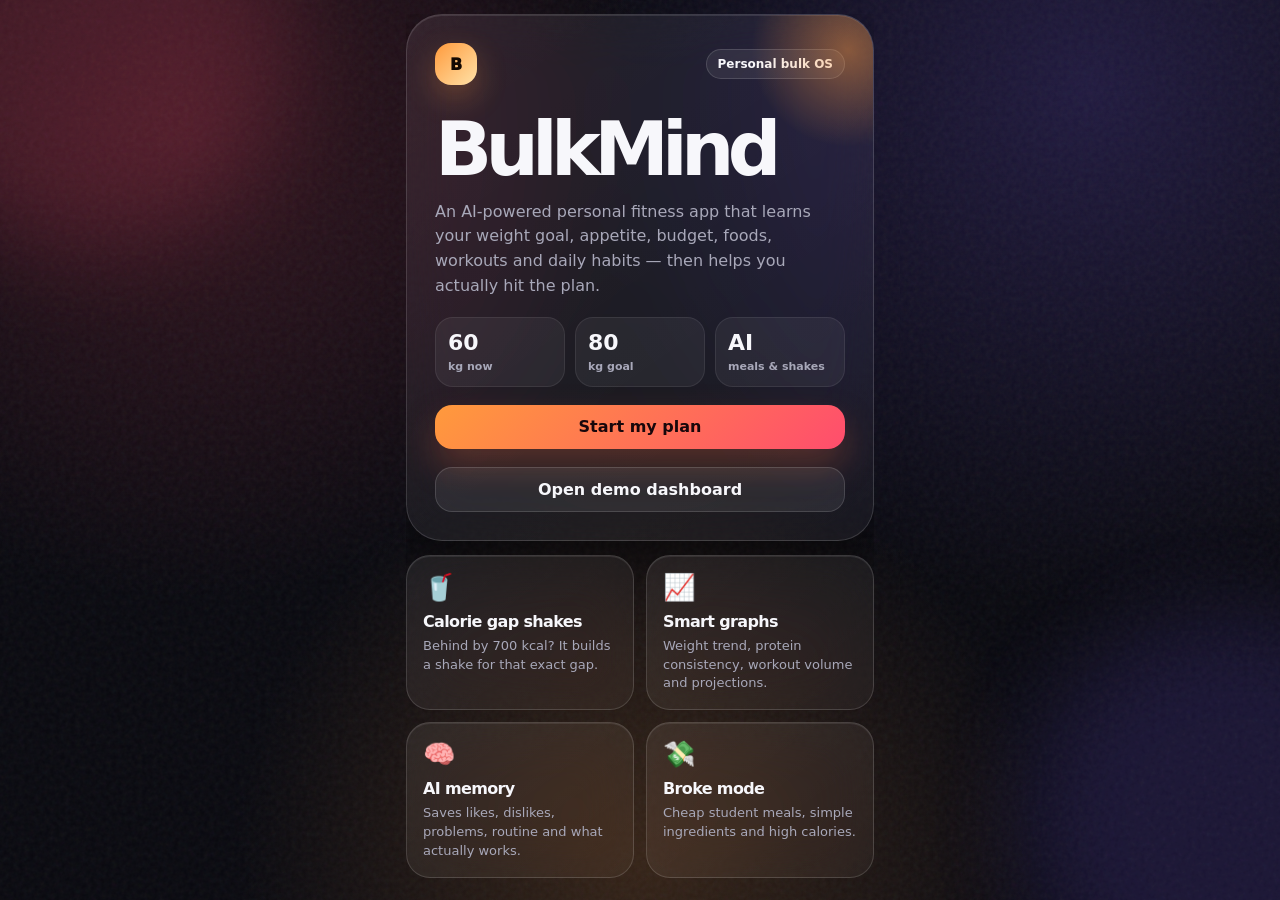
==== index.html @ 47574f7f "Add files via upload" ====
<!DOCTYPE html>
<html lang="en">
<head>
  <meta charset="UTF-8" />
  <meta name="viewport" content="width=device-width, initial-scale=1.0, viewport-fit=cover" />
  <meta name="theme-color" content="#09090f" />
  <meta name="description" content="BulkMind - personal AI bulk, meal, shake and training coach." />
  <meta name="apple-mobile-web-app-capable" content="yes" />
  <meta name="mobile-web-app-capable" content="yes" />
  <meta name="apple-mobile-web-app-title" content="BulkMind" />
  <meta name="apple-mobile-web-app-status-bar-style" content="black-translucent" />
  <meta name="format-detection" content="telephone=no" />
  <link rel="manifest" href="manifest.json" />
  <link rel="apple-touch-icon" href="icon-192.png" />
  <link rel="stylesheet" href="styles.css" />
  <title>BulkMind</title>
</head>
<body>
  <div class="noise"></div>
  <div class="aurora aurora-one"></div>
  <div class="aurora aurora-two"></div>

  <main id="app" class="app-shell">
    <section id="landing" class="landing view active" data-view="landing">
      <div class="hero-card glass elevated">
        <div class="hero-topline">
          <span class="app-mark">B</span>
          <span class="pill">Personal bulk OS</span>
        </div>
        <h1>BulkMind</h1>
        <p class="hero-copy">An AI-powered personal fitness app that learns your weight goal, appetite, budget, foods, workouts and daily habits — then helps you actually hit the plan.</p>
        <div class="hero-metrics">
          <div><strong id="heroCurrent">60</strong><span>kg now</span></div>
          <div><strong id="heroTarget">80</strong><span>kg goal</span></div>
          <div><strong>AI</strong><span>meals & shakes</span></div>
        </div>
        <button class="primary big" id="startBtn">Start my plan</button>
        <button class="ghost big" id="demoBtn">Open demo dashboard</button>
      </div>
      <div class="feature-grid">
        <article class="feature-card glass"><span>🥤</span><h3>Calorie gap shakes</h3><p>Behind by 700 kcal? It builds a shake for that exact gap.</p></article>
        <article class="feature-card glass"><span>📈</span><h3>Smart graphs</h3><p>Weight trend, protein consistency, workout volume and projections.</p></article>
        <article class="feature-card glass"><span>🧠</span><h3>AI memory</h3><p>Saves likes, dislikes, problems, routine and what actually works.</p></article>
        <article class="feature-card glass"><span>💸</span><h3>Broke mode</h3><p>Cheap student meals, simple ingredients and high calories.</p></article>
      </div>
    </section>

    <section id="onboarding" class="view onboarding" data-view="onboarding" aria-live="polite">
      <div class="onboarding-card glass elevated">
        <div class="step-head">
          <button class="icon-btn" id="backStep" aria-label="Back">←</button>
          <div>
            <p class="eyebrow">Setup</p>
            <h2 id="stepTitle">Tell BulkMind who you are</h2>
          </div>
          <span id="stepCount" class="pill">1/6</span>
        </div>
        <div class="progress-track"><div id="setupProgress" class="progress-fill"></div></div>
        <form id="setupForm" class="setup-form"></form>
        <div class="step-actions">
          <button class="ghost" id="skipOnboarding" type="button">Use demo data</button>
          <button class="primary" id="nextStep" type="button">Next</button>
        </div>
      </div>
    </section>

    <section id="mainApp" class="view main-app" data-view="mainApp">
      <header class="topbar glass">
        <div class="brand-wrap">
          <span class="app-mark">B</span>
          <div>
            <p class="eyebrow" id="todayLabel">Today</p>
            <h2 id="greeting">Welcome back</h2>
          </div>
        </div>
        <div class="top-actions">
          <button class="icon-btn" id="installBtn" title="Install app">⬇</button>
          <button class="icon-btn" id="themeBtn" title="Toggle theme">☾</button>
        </div>
      </header>

      <div class="content-scroll">
        <section id="homeView" class="tab-view active"></section>
        <section id="foodView" class="tab-view"></section>
        <section id="trainingView" class="tab-view"></section>
        <section id="progressView" class="tab-view"></section>
        <section id="coachView" class="tab-view"></section>
        <section id="profileView" class="tab-view"></section>
      </div>

      <nav class="bottom-nav glass" aria-label="Main navigation">
        <button data-tab="homeView" class="nav-item active"><span>⌂</span><small>Home</small></button>
        <button data-tab="foodView" class="nav-item"><span>🍽</span><small>Food</small></button>
        <button data-tab="trainingView" class="nav-item"><span>🏋</span><small>Train</small></button>
        <button data-tab="progressView" class="nav-item"><span>📈</span><small>Progress</small></button>
        <button data-tab="coachView" class="nav-item"><span>🧠</span><small>Coach</small></button>
        <button data-tab="profileView" class="nav-item"><span>⚙</span><small>Me</small></button>
      </nav>
    </section>
  </main>

  <dialog id="modal" class="glass modal">
    <button class="icon-btn close-modal" id="closeModal">×</button>
    <div id="modalBody"></div>
  </dialog>

  <div id="toast" class="toast"></div>

  <script src="app.js"></script>
</body>
</html>
---- styles.css ----
:root {
  --bg: #09090f;
  --bg-soft: #11121b;
  --card: rgba(255, 255, 255, 0.08);
  --card-strong: rgba(255, 255, 255, 0.13);
  --stroke: rgba(255, 255, 255, 0.14);
  --stroke-soft: rgba(255, 255, 255, 0.08);
  --text: #f7f7fb;
  --muted: #a8a8b9;
  --muted-2: #727386;
  --accent: #ff9a3c;
  --accent-2: #ff4d6d;
  --accent-3: #7c5cff;
  --good: #4ade80;
  --warn: #facc15;
  --danger: #fb7185;
  --shadow: 0 24px 60px rgba(0, 0, 0, 0.45);
  --radius-xl: 30px;
  --radius-lg: 24px;
  --radius-md: 18px;
  --radius-sm: 14px;
  --safe-bottom: env(safe-area-inset-bottom, 0px);
  font-family: Inter, ui-sans-serif, system-ui, -apple-system, BlinkMacSystemFont, "Segoe UI", sans-serif;
}

body.light {
  --bg: #f7f4ef;
  --bg-soft: #fffaf2;
  --card: rgba(255, 255, 255, 0.75);
  --card-strong: rgba(255, 255, 255, 0.92);
  --stroke: rgba(20, 20, 35, 0.12);
  --stroke-soft: rgba(20, 20, 35, 0.07);
  --text: #11111a;
  --muted: #626476;
  --muted-2: #818394;
  --shadow: 0 24px 60px rgba(60, 44, 18, 0.16);
}

* { box-sizing: border-box; }
html { scroll-behavior: smooth; }
body {
  margin: 0;
  min-height: 100vh;
  color: var(--text);
  background:
    radial-gradient(circle at 15% 15%, rgba(255, 77, 109, 0.18), transparent 35%),
    radial-gradient(circle at 85% 10%, rgba(124, 92, 255, 0.20), transparent 38%),
    radial-gradient(circle at 50% 95%, rgba(255, 154, 60, 0.18), transparent 38%),
    var(--bg);
  overflow: hidden;
}

button, input, select, textarea { font: inherit; }
button { border: 0; cursor: pointer; color: inherit; }
input, select, textarea {
  width: 100%;
  border: 1px solid var(--stroke);
  color: var(--text);
  background: rgba(255,255,255,0.07);
  border-radius: 16px;
  padding: 14px 14px;
  outline: none;
  transition: border .2s ease, background .2s ease, transform .2s ease;
}
body.light input, body.light select, body.light textarea { background: rgba(255,255,255,0.9); }
input:focus, select:focus, textarea:focus { border-color: rgba(255, 154, 60, .8); background: rgba(255,255,255,.11); }
textarea { min-height: 112px; resize: vertical; }
label { display: grid; gap: 8px; color: var(--muted); font-size: 13px; font-weight: 700; letter-spacing: -.01em; }

.noise {
  position: fixed; inset: 0; pointer-events: none; opacity: .19; z-index: 0;
  background-image: url("data:image/svg+xml,%3Csvg viewBox='0 0 250 250' xmlns='http://www.w3.org/2000/svg'%3E%3Cfilter id='n'%3E%3CfeTurbulence type='fractalNoise' baseFrequency='.7' numOctaves='3' stitchTiles='stitch'/%3E%3C/filter%3E%3Crect width='100%25' height='100%25' filter='url(%23n)' opacity='.30'/%3E%3C/svg%3E");
}
.aurora { position: fixed; width: 420px; height: 420px; border-radius: 999px; filter: blur(50px); z-index: 0; opacity: .45; animation: float 12s ease-in-out infinite; }
.aurora-one { background: rgba(255, 77, 109, .34); top: -170px; left: -130px; }
.aurora-two { background: rgba(124, 92, 255, .34); right: -160px; bottom: -130px; animation-delay: -4s; }
@keyframes float { 0%,100% { transform: translate3d(0,0,0) scale(1); } 50% { transform: translate3d(30px, -18px, 0) scale(1.08); } }

.app-shell {
  position: relative;
  z-index: 1;
  width: min(100vw, 500px);
  height: 100dvh;
  margin: 0 auto;
  padding: 16px;
  overflow: hidden;
}

.view { display: none; height: 100%; animation: rise .55s cubic-bezier(.2,.8,.2,1) both; }
.view.active { display: block; }
@keyframes rise { from { opacity: 0; transform: translateY(18px) scale(.985); } to { opacity: 1; transform: translateY(0) scale(1); } }

.glass {
  background: linear-gradient(145deg, var(--card), rgba(255,255,255,0.045));
  border: 1px solid var(--stroke);
  box-shadow: inset 0 1px 0 rgba(255,255,255,.08);
  backdrop-filter: blur(28px) saturate(1.4);
  -webkit-backdrop-filter: blur(28px) saturate(1.4);
}
.elevated { box-shadow: var(--shadow), inset 0 1px 0 rgba(255,255,255,.10); }

.landing { overflow-y: auto; padding-bottom: 20px; }
.hero-card { border-radius: 36px; padding: 28px; min-height: 58%; display: flex; flex-direction: column; justify-content: center; gap: 18px; position: relative; overflow: hidden; }
.hero-card::after, .onboarding-card::after {
  content: ""; position: absolute; width: 210px; height: 210px; border-radius: 50%; right: -80px; top: -70px;
  background: radial-gradient(circle, rgba(255,154,60,.45), transparent 65%); pointer-events: none;
}
.hero-topline, .brand-wrap, .top-actions, .step-head, .metric-row, .card-head, .meal-row, .quick-actions, .macro-row, .switch-row { display: flex; align-items: center; }
.hero-topline { justify-content: space-between; gap: 12px; }
.app-mark { width: 42px; height: 42px; display: grid; place-items: center; border-radius: 16px; color: #140902; background: linear-gradient(135deg, var(--accent), #ffe2a8); font-weight: 950; box-shadow: 0 12px 30px rgba(255,154,60,.28); }
.pill { display: inline-flex; align-items: center; gap: 6px; border: 1px solid var(--stroke); color: var(--text); background: rgba(255,255,255,.07); border-radius: 999px; padding: 7px 11px; font-size: 12px; font-weight: 850; }
.hero-card h1 { font-size: clamp(50px, 14vw, 75px); letter-spacing: -.09em; margin: 14px 0 0; line-height: .86; }
.hero-copy { color: var(--muted); font-size: 16px; line-height: 1.55; margin: 0; }
.hero-metrics { display: grid; grid-template-columns: repeat(3, 1fr); gap: 10px; }
.hero-metrics div { border: 1px solid var(--stroke-soft); background: rgba(255,255,255,.055); padding: 12px; border-radius: 18px; }
.hero-metrics strong { display: block; font-size: 22px; }
.hero-metrics span { color: var(--muted); font-size: 11px; font-weight: 700; }

.primary, .ghost, .danger-btn {
  min-height: 48px; padding: 12px 16px; border-radius: 17px; font-weight: 900; transition: transform .18s ease, filter .18s ease, background .18s ease;
}
.primary { background: linear-gradient(135deg, var(--accent), var(--accent-2)); color: #18070b; box-shadow: 0 16px 35px rgba(255, 110, 63, .27); }
.ghost { background: rgba(255,255,255,.075); border: 1px solid var(--stroke); color: var(--text); }
.danger-btn { background: rgba(251,113,133,.14); color: var(--danger); border: 1px solid rgba(251,113,133,.28); }
.big { width: 100%; min-height: 56px; font-size: 16px; }
.primary:hover, .ghost:hover, .icon-btn:hover, .danger-btn:hover { transform: translateY(-2px); }
.primary:active, .ghost:active, .icon-btn:active, .danger-btn:active { transform: translateY(1px) scale(.99); }

.feature-grid { display: grid; grid-template-columns: 1fr 1fr; gap: 12px; margin-top: 14px; padding-bottom: 8px; }
.feature-card { border-radius: 24px; padding: 16px; min-height: 150px; }
.feature-card span { font-size: 26px; }
.feature-card h3 { margin: 10px 0 6px; font-size: 16px; letter-spacing: -.04em; }
.feature-card p { margin: 0; color: var(--muted); font-size: 13px; line-height: 1.45; }

.onboarding { display: none; place-items: center; }
.onboarding.active { display: grid; }
.onboarding-card { width: 100%; border-radius: 34px; padding: 18px; position: relative; overflow: hidden; }
.step-head { justify-content: space-between; gap: 12px; position: relative; z-index: 1; }
.step-head h2 { margin: 3px 0 0; font-size: 21px; letter-spacing: -.04em; }
.eyebrow { margin: 0; color: var(--accent); font-size: 11px; font-weight: 1000; text-transform: uppercase; letter-spacing: .14em; }
.icon-btn { width: 42px; height: 42px; display: grid; place-items: center; border-radius: 15px; background: rgba(255,255,255,.08); border: 1px solid var(--stroke); font-weight: 900; }
.progress-track { height: 10px; background: rgba(255,255,255,.08); border-radius: 999px; overflow: hidden; margin: 18px 0; }
.progress-fill { height: 100%; width: 16%; background: linear-gradient(90deg, var(--accent), var(--accent-2), var(--accent-3)); border-radius: inherit; transition: width .35s ease; }
.setup-form { display: grid; gap: 12px; min-height: 430px; align-content: start; position: relative; z-index: 1; }
.form-grid { display: grid; grid-template-columns: 1fr 1fr; gap: 12px; }
.full { grid-column: 1 / -1; }
.choice-grid { display: grid; grid-template-columns: repeat(2, minmax(0, 1fr)); gap: 10px; }
.choice { padding: 14px 12px; border-radius: 18px; border: 1px solid var(--stroke); background: rgba(255,255,255,.07); text-align: left; font-weight: 850; min-height: 66px; transition: .18s ease; }
.choice small { display: block; color: var(--muted); font-weight: 700; margin-top: 5px; }
.choice.selected { border-color: rgba(255,154,60,.8); background: rgba(255,154,60,.16); box-shadow: 0 0 0 4px rgba(255,154,60,.08); }
.step-actions { display: grid; grid-template-columns: 1fr 1fr; gap: 10px; }

.main-app { display: none; grid-template-rows: auto 1fr auto; gap: 12px; }
.main-app.active { display: grid; }
.topbar { border-radius: 26px; padding: 12px; display: flex; justify-content: space-between; align-items: center; }
.brand-wrap { gap: 12px; min-width: 0; }
#greeting { margin: 2px 0 0; font-size: 19px; letter-spacing: -.04em; white-space: nowrap; overflow: hidden; text-overflow: ellipsis; }
.top-actions { gap: 8px; }
.content-scroll { overflow-y: auto; padding: 2px 0 98px; scrollbar-width: none; }
.content-scroll::-webkit-scrollbar, .landing::-webkit-scrollbar { display: none; }
.tab-view { display: none; animation: rise .42s cubic-bezier(.2,.8,.2,1) both; }
.tab-view.active { display: grid; gap: 12px; }
.bottom-nav { position: absolute; left: 16px; right: 16px; bottom: calc(16px + var(--safe-bottom)); border-radius: 27px; padding: 8px; display: grid; grid-template-columns: repeat(6, 1fr); gap: 4px; }
.nav-item { height: 58px; display: grid; place-items: center; gap: 2px; border-radius: 20px; background: transparent; color: var(--muted); transition: .2s ease; }
.nav-item span { font-size: 18px; }
.nav-item small { font-size: 10px; font-weight: 900; }
.nav-item.active { color: var(--text); background: rgba(255,255,255,.105); }

.card { border-radius: var(--radius-lg); padding: 16px; overflow: hidden; }
.card.glow { position: relative; }
.card.glow::before { content: ""; position: absolute; inset: -1px; pointer-events: none; background: radial-gradient(circle at 10% 0%, rgba(255,154,60,.24), transparent 35%); }
.card > * { position: relative; z-index: 1; }
.card-head { justify-content: space-between; gap: 10px; margin-bottom: 12px; }
.card h3 { margin: 0; font-size: 17px; letter-spacing: -.04em; }
.card p { color: var(--muted); line-height: 1.5; }
.metric-grid { display: grid; grid-template-columns: 1.15fr .85fr; gap: 12px; }
.big-ring { position: relative; min-height: 205px; display: grid; place-items: center; }
.ring-bg { --p: 64; width: 162px; height: 162px; border-radius: 50%; background: conic-gradient(var(--accent) calc(var(--p) * 1%), rgba(255,255,255,.09) 0); display: grid; place-items: center; box-shadow: inset 0 0 35px rgba(0,0,0,.22); }
.ring-inner { width: 126px; height: 126px; border-radius: 50%; background: rgba(0,0,0,.35); border: 1px solid var(--stroke); display: grid; place-items: center; text-align: center; }
body.light .ring-inner { background: rgba(255,255,255,.75); }
.ring-inner strong { display: block; font-size: 31px; letter-spacing: -.06em; }
.ring-inner span { color: var(--muted); font-size: 12px; font-weight: 800; }
.side-metrics { display: grid; gap: 10px; }
.mini-stat { border: 1px solid var(--stroke-soft); background: rgba(255,255,255,.055); border-radius: 20px; padding: 13px; }
.mini-stat strong { display: block; font-size: 19px; margin-bottom: 3px; }
.mini-stat span { color: var(--muted); font-size: 12px; font-weight: 800; }

.quick-actions { display: grid; grid-template-columns: repeat(2, 1fr); gap: 10px; align-items: stretch; }
.action-card { min-height: 92px; border-radius: 22px; padding: 14px; text-align: left; border: 1px solid var(--stroke); background: rgba(255,255,255,.07); transition: transform .2s ease, background .2s ease; }
.action-card:hover { transform: translateY(-3px); background: rgba(255,255,255,.11); }
.action-card span { font-size: 22px; }
.action-card strong { display: block; margin-top: 8px; }
.action-card small { display: block; color: var(--muted); margin-top: 4px; line-height: 1.3; }

.macro-list, .list { display: grid; gap: 10px; }
.macro-row { justify-content: space-between; gap: 12px; }
.macro-label { display: flex; align-items: center; gap: 8px; font-weight: 850; }
.dot { width: 10px; height: 10px; border-radius: 999px; background: var(--accent); }
.dot.protein { background: #69e3ff; }
.dot.carbs { background: #a78bfa; }
.dot.fat { background: #f472b6; }
.track { height: 9px; background: rgba(255,255,255,.08); border-radius: 999px; overflow: hidden; flex: 1; }
.track > div { height: 100%; border-radius: inherit; background: linear-gradient(90deg, var(--accent), var(--accent-2)); width: 0; transition: width .45s ease; }

.input-row { display: grid; grid-template-columns: 1fr 1fr auto; gap: 10px; align-items: end; }
.stack { display: grid; gap: 12px; }
.three { display: grid; grid-template-columns: repeat(3, 1fr); gap: 10px; }
.two { display: grid; grid-template-columns: repeat(2, 1fr); gap: 10px; }

.meal-card, .workout-card, .coach-bubble, .check-card { border: 1px solid var(--stroke-soft); background: rgba(255,255,255,.055); border-radius: 20px; padding: 13px; }
.meal-row { justify-content: space-between; gap: 10px; }
.meal-row h4 { margin: 0; font-size: 15px; }
.meal-row small, .subtle { color: var(--muted); font-size: 12px; font-weight: 750; }
.tags { display: flex; flex-wrap: wrap; gap: 6px; margin-top: 10px; }
.tag { border-radius: 999px; padding: 5px 8px; color: var(--muted); border: 1px solid var(--stroke-soft); background: rgba(255,255,255,.045); font-size: 11px; font-weight: 850; }

.chart-card canvas { width: 100%; height: 210px; display: block; }
.chart-card { min-height: 270px; }

.coach-controls { display: grid; grid-template-columns: 1fr 1fr; gap: 10px; }
.chat-window { display: grid; gap: 10px; max-height: 360px; overflow-y: auto; padding-right: 2px; }
.coach-bubble { max-width: 88%; line-height: 1.48; animation: pop .25s ease both; }
@keyframes pop { from { opacity:0; transform: translateY(8px) scale(.98); } to { opacity:1; transform:none; } }
.coach-bubble.user { margin-left: auto; background: rgba(255,154,60,.14); border-color: rgba(255,154,60,.25); }
.coach-bubble.ai { margin-right: auto; }
.coach-bubble pre { white-space: pre-wrap; font-family: inherit; margin: 0; }
.chat-input { display: grid; grid-template-columns: 1fr auto; gap: 10px; align-items: end; }

.modal { width: min(calc(100vw - 26px), 480px); max-height: 86dvh; color: var(--text); border-radius: 28px; padding: 18px; border: 1px solid var(--stroke); overflow: auto; }
.modal::backdrop { background: rgba(0,0,0,.52); backdrop-filter: blur(8px); }
.close-modal { float: right; }
.toast { position: fixed; left: 50%; bottom: calc(105px + var(--safe-bottom)); transform: translateX(-50%) translateY(20px); z-index: 20; max-width: min(92vw, 460px); padding: 12px 15px; border-radius: 999px; background: rgba(12,13,22,.88); border: 1px solid rgba(255,255,255,.14); color: white; box-shadow: var(--shadow); opacity: 0; pointer-events: none; transition: .25s ease; font-weight: 850; }
.toast.show { opacity: 1; transform: translateX(-50%) translateY(0); }

.switch-row { justify-content: space-between; gap: 12px; border: 1px solid var(--stroke-soft); padding: 12px; border-radius: 18px; background: rgba(255,255,255,.05); }
.code { font-family: ui-monospace, SFMono-Regular, Menlo, Consolas, monospace; color: var(--accent); }
.empty { text-align: center; padding: 24px; color: var(--muted); }

@media (max-width: 380px) {
  .app-shell { padding: 10px; }
  .bottom-nav { left: 10px; right: 10px; bottom: calc(10px + var(--safe-bottom)); }
  .feature-grid, .quick-actions, .form-grid, .choice-grid, .metric-grid, .coach-controls, .two, .three { grid-template-columns: 1fr; }
  .setup-form { min-height: 360px; }
  .nav-item small { display: none; }
  .bottom-nav { grid-template-columns: repeat(6, 1fr); }
}

/* BulkMind v2 generator polish */
.generated-list { display: grid; gap: 12px; margin-top: 14px; }
.generated-food { border-radius: 24px; padding: 14px; border: 1px solid var(--stroke); background: rgba(255,255,255,.065); animation: rise .35s cubic-bezier(.2,.8,.2,1) both; }
.generated-food h4 { margin: 0 0 5px; font-size: 17px; letter-spacing: -.04em; }
.generated-food p { margin: 9px 0; color: var(--muted); }
.generated-food details { margin: 10px 0; padding: 10px; border-radius: 16px; background: rgba(255,255,255,.055); border: 1px solid var(--stroke-soft); }
.generated-food summary { cursor: pointer; font-weight: 900; }
.generated-food ul { padding-left: 18px; color: var(--muted); line-height: 1.6; }
.generated-food li small { color: var(--accent); font-weight: 900; }
.ai-loader { display:flex; gap:9px; align-items:center; justify-content:center; min-height:90px; }
.ai-loader span { width:13px; height:13px; border-radius:99px; background:linear-gradient(135deg,var(--accent),var(--accent-2)); animation:bounceDot .8s infinite alternate; }
.ai-loader span:nth-child(2){ animation-delay:.15s; }
.ai-loader span:nth-child(3){ animation-delay:.3s; }
@keyframes bounceDot { from{ transform:translateY(0); opacity:.45; } to{ transform:translateY(-13px); opacity:1; } }
.modal h2 { margin-top: 0; letter-spacing: -.05em; }
.modal .big { margin-top: 12px; }
.mode-btn.selected { border-color: rgba(255,154,60,.85); background: rgba(255,154,60,.16); }
.tags { display:flex; flex-wrap:wrap; gap:6px; margin:10px 0; }
.tag { display:inline-flex; align-items:center; border-radius:999px; padding:5px 8px; background:rgba(255,255,255,.07); border:1px solid var(--stroke-soft); color:var(--muted); font-size:11px; font-weight:850; }

/* BulkMind v3 iPhone polish */
:root { --safe-top: env(safe-area-inset-top, 0px); }
html, body { height: 100%; overscroll-behavior: none; -webkit-text-size-adjust: 100%; }
body { touch-action: manipulation; -webkit-tap-highlight-color: transparent; }
button, input, select, textarea { font-size: 16px; }
button, .action-card, .nav-item, .primary, .ghost, .icon-btn { min-height: 44px; -webkit-tap-highlight-color: transparent; }
.app-shell { padding-top: max(14px, calc(12px + var(--safe-top))); }
.topbar { padding-top: max(12px, calc(10px + var(--safe-top) * .25)); }
.content-scroll { -webkit-overflow-scrolling: touch; padding-bottom: calc(118px + var(--safe-bottom)); }
.bottom-nav { padding-bottom: max(8px, calc(8px + var(--safe-bottom) * .35)); }
.modal { max-height: calc(100dvh - 28px - var(--safe-top) - var(--safe-bottom)); -webkit-overflow-scrolling: touch; }
.generated-actions { display: grid; grid-template-columns: 1fr 1fr; gap: 8px; margin-top: 10px; }
.generated-actions .ask-generated { grid-column: 1 / -1; }
.food-question-card { display: grid; gap: 12px; }
.prompt-chip-row { display: flex; flex-wrap: wrap; gap: 8px; }
.prompt-chip { border: 1px solid var(--stroke); background: rgba(255,255,255,.07); border-radius: 999px; padding: 9px 11px; font-size: 13px; font-weight: 850; }
.answer-box { white-space: pre-wrap; line-height: 1.55; border: 1px solid var(--stroke-soft); background: rgba(255,255,255,.055); padding: 13px; border-radius: 18px; color: var(--muted); }
@media (hover: none) {
  .action-card:hover { transform: none; }
}
@supports (-webkit-touch-callout: none) {
  .app-shell { height: 100svh; }
  .landing, .content-scroll, .chat-window { -webkit-overflow-scrolling: touch; }
  input, select, textarea { font-size: 16px !important; }
}
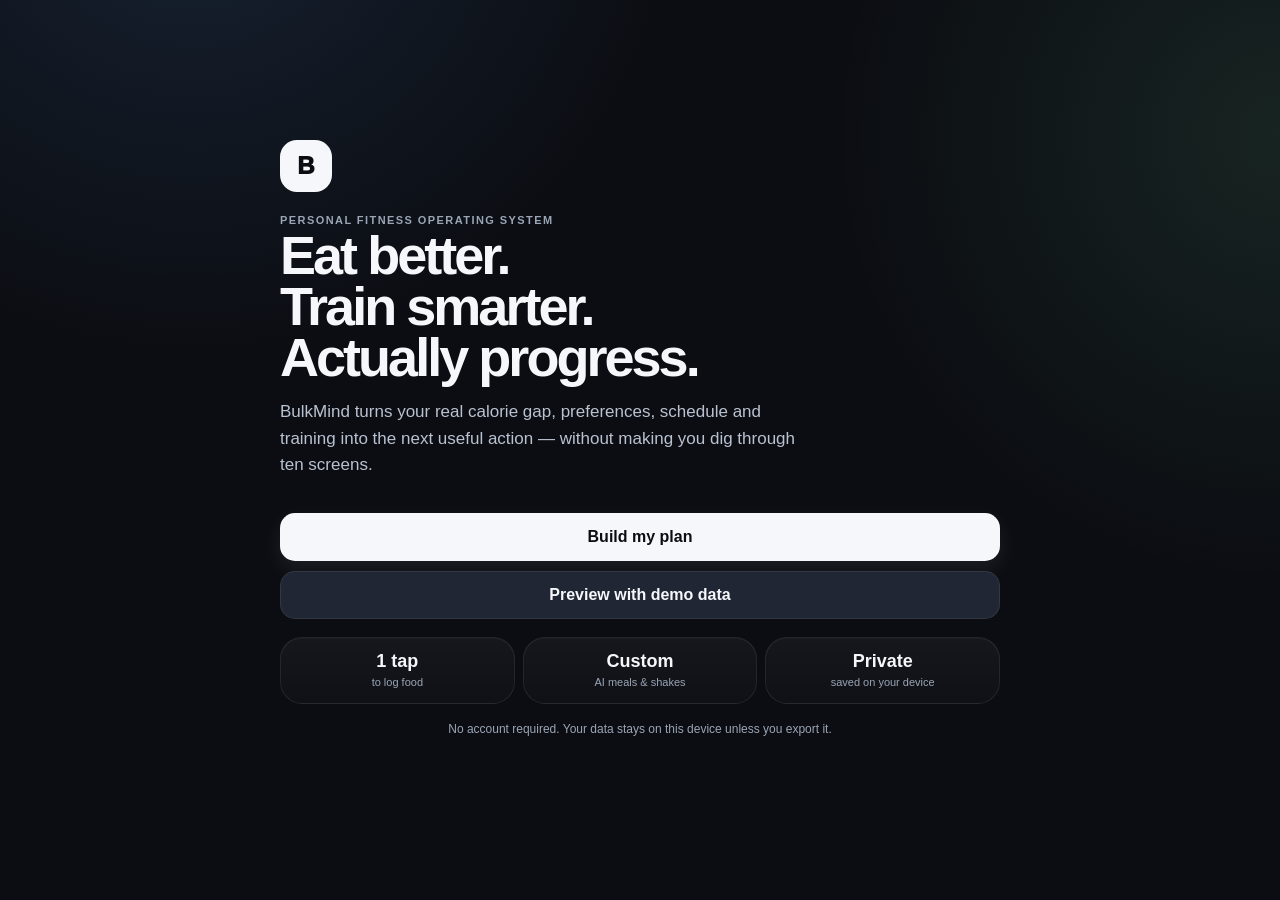
==== commit 9aad7d4e: "Add files via upload" ====
--- a/index.html
+++ b/index.html
@@ -1,10 +1,11 @@
-<!DOCTYPE html>
+<!doctype html>
 <html lang="en">
 <head>
-  <meta charset="UTF-8" />
-  <meta name="viewport" content="width=device-width, initial-scale=1.0, viewport-fit=cover" />
-  <meta name="theme-color" content="#09090f" />
-  <meta name="description" content="BulkMind - personal AI bulk, meal, shake and training coach." />
+  <meta charset="utf-8" />
+  <meta name="viewport" content="width=device-width,initial-scale=1,viewport-fit=cover,user-scalable=no" />
+  <meta name="theme-color" content="#0b0d12" />
+  <meta name="color-scheme" content="dark light" />
+  <meta name="description" content="BulkMind — a personal AI nutrition, shake, workout and progress coach." />
   <meta name="apple-mobile-web-app-capable" content="yes" />
   <meta name="mobile-web-app-capable" content="yes" />
   <meta name="apple-mobile-web-app-title" content="BulkMind" />
@@ -12,100 +13,31 @@
   <meta name="format-detection" content="telephone=no" />
   <link rel="manifest" href="manifest.json" />
   <link rel="apple-touch-icon" href="icon-192.png" />
+  <link rel="icon" href="icon-192.png" />
   <link rel="stylesheet" href="styles.css" />
   <title>BulkMind</title>
 </head>
 <body>
-  <div class="noise"></div>
-  <div class="aurora aurora-one"></div>
-  <div class="aurora aurora-two"></div>
+  <div id="app" class="app-root" aria-live="polite"></div>
 
-  <main id="app" class="app-shell">
-    <section id="landing" class="landing view active" data-view="landing">
-      <div class="hero-card glass elevated">
-        <div class="hero-topline">
-          <span class="app-mark">B</span>
-          <span class="pill">Personal bulk OS</span>
-        </div>
-        <h1>BulkMind</h1>
-        <p class="hero-copy">An AI-powered personal fitness app that learns your weight goal, appetite, budget, foods, workouts and daily habits — then helps you actually hit the plan.</p>
-        <div class="hero-metrics">
-          <div><strong id="heroCurrent">60</strong><span>kg now</span></div>
-          <div><strong id="heroTarget">80</strong><span>kg goal</span></div>
-          <div><strong>AI</strong><span>meals & shakes</span></div>
-        </div>
-        <button class="primary big" id="startBtn">Start my plan</button>
-        <button class="ghost big" id="demoBtn">Open demo dashboard</button>
+  <dialog id="sheet" class="sheet">
+    <div class="sheet-handle" aria-hidden="true"></div>
+    <div class="sheet-header">
+      <div>
+        <p id="sheetEyebrow" class="eyebrow"></p>
+        <h2 id="sheetTitle">BulkMind</h2>
       </div>
-      <div class="feature-grid">
-        <article class="feature-card glass"><span>🥤</span><h3>Calorie gap shakes</h3><p>Behind by 700 kcal? It builds a shake for that exact gap.</p></article>
-        <article class="feature-card glass"><span>📈</span><h3>Smart graphs</h3><p>Weight trend, protein consistency, workout volume and projections.</p></article>
-        <article class="feature-card glass"><span>🧠</span><h3>AI memory</h3><p>Saves likes, dislikes, problems, routine and what actually works.</p></article>
-        <article class="feature-card glass"><span>💸</span><h3>Broke mode</h3><p>Cheap student meals, simple ingredients and high calories.</p></article>
-      </div>
-    </section>
-
-    <section id="onboarding" class="view onboarding" data-view="onboarding" aria-live="polite">
-      <div class="onboarding-card glass elevated">
-        <div class="step-head">
-          <button class="icon-btn" id="backStep" aria-label="Back">←</button>
-          <div>
-            <p class="eyebrow">Setup</p>
-            <h2 id="stepTitle">Tell BulkMind who you are</h2>
-          </div>
-          <span id="stepCount" class="pill">1/6</span>
-        </div>
-        <div class="progress-track"><div id="setupProgress" class="progress-fill"></div></div>
-        <form id="setupForm" class="setup-form"></form>
-        <div class="step-actions">
-          <button class="ghost" id="skipOnboarding" type="button">Use demo data</button>
-          <button class="primary" id="nextStep" type="button">Next</button>
-        </div>
-      </div>
-    </section>
-
-    <section id="mainApp" class="view main-app" data-view="mainApp">
-      <header class="topbar glass">
-        <div class="brand-wrap">
-          <span class="app-mark">B</span>
-          <div>
-            <p class="eyebrow" id="todayLabel">Today</p>
-            <h2 id="greeting">Welcome back</h2>
-          </div>
-        </div>
-        <div class="top-actions">
-          <button class="icon-btn" id="installBtn" title="Install app">⬇</button>
-          <button class="icon-btn" id="themeBtn" title="Toggle theme">☾</button>
-        </div>
-      </header>
-
-      <div class="content-scroll">
-        <section id="homeView" class="tab-view active"></section>
-        <section id="foodView" class="tab-view"></section>
-        <section id="trainingView" class="tab-view"></section>
-        <section id="progressView" class="tab-view"></section>
-        <section id="coachView" class="tab-view"></section>
-        <section id="profileView" class="tab-view"></section>
-      </div>
-
-      <nav class="bottom-nav glass" aria-label="Main navigation">
-        <button data-tab="homeView" class="nav-item active"><span>⌂</span><small>Home</small></button>
-        <button data-tab="foodView" class="nav-item"><span>🍽</span><small>Food</small></button>
-        <button data-tab="trainingView" class="nav-item"><span>🏋</span><small>Train</small></button>
-        <button data-tab="progressView" class="nav-item"><span>📈</span><small>Progress</small></button>
-        <button data-tab="coachView" class="nav-item"><span>🧠</span><small>Coach</small></button>
-        <button data-tab="profileView" class="nav-item"><span>⚙</span><small>Me</small></button>
-      </nav>
-    </section>
-  </main>
-
-  <dialog id="modal" class="glass modal">
-    <button class="icon-btn close-modal" id="closeModal">×</button>
-    <div id="modalBody"></div>
+      <button id="closeSheet" class="icon-button" type="button" aria-label="Close">×</button>
+    </div>
+    <div id="sheetBody" class="sheet-body"></div>
   </dialog>
 
-  <div id="toast" class="toast"></div>
+  <div id="toast" class="toast" role="status" aria-live="polite"></div>
+  <div id="updateBar" class="update-bar hidden">
+    <span>A new BulkMind version is ready.</span>
+    <button id="reloadApp" type="button">Update</button>
+  </div>
 
-  <script src="app.js"></script>
+  <script type="module" src="app.js"></script>
 </body>
 </html>
--- a/styles.css
+++ b/styles.css
@@ -1,292 +1,76 @@
-:root {
-  --bg: #09090f;
-  --bg-soft: #11121b;
-  --card: rgba(255, 255, 255, 0.08);
-  --card-strong: rgba(255, 255, 255, 0.13);
-  --stroke: rgba(255, 255, 255, 0.14);
-  --stroke-soft: rgba(255, 255, 255, 0.08);
-  --text: #f7f7fb;
-  --muted: #a8a8b9;
-  --muted-2: #727386;
-  --accent: #ff9a3c;
-  --accent-2: #ff4d6d;
-  --accent-3: #7c5cff;
-  --good: #4ade80;
-  --warn: #facc15;
-  --danger: #fb7185;
-  --shadow: 0 24px 60px rgba(0, 0, 0, 0.45);
-  --radius-xl: 30px;
-  --radius-lg: 24px;
-  --radius-md: 18px;
-  --radius-sm: 14px;
-  --safe-bottom: env(safe-area-inset-bottom, 0px);
-  font-family: Inter, ui-sans-serif, system-ui, -apple-system, BlinkMacSystemFont, "Segoe UI", sans-serif;
+:root{
+  --bg:#0b0d12;--panel:#131720;--panel-2:#181d28;--panel-3:#202633;--text:#f5f7fb;--muted:#9aa5b5;
+  --line:rgba(255,255,255,.08);--accent:#86efac;--accent-2:#60a5fa;--danger:#fb7185;--warn:#fbbf24;
+  --shadow:0 18px 50px rgba(0,0,0,.34);--radius:22px;--safe-top:env(safe-area-inset-top,0px);
+  --safe-bottom:env(safe-area-inset-bottom,0px);--keyboard:0px;--nav-h:78px;
 }
+*{box-sizing:border-box;-webkit-tap-highlight-color:transparent}
+html,body{margin:0;min-height:100%;background:var(--bg);color:var(--text);font-family:-apple-system,BlinkMacSystemFont,"SF Pro Display","Segoe UI",sans-serif}
+body{overflow:hidden;overscroll-behavior:none}
+button,input,select,textarea{font:inherit}
+button{cursor:pointer}
+button:focus-visible,input:focus-visible,select:focus-visible,textarea:focus-visible{outline:3px solid rgba(96,165,250,.7);outline-offset:2px}
+.hidden{display:none!important}
+.app-root{height:100svh;min-height:100svh;background:
+radial-gradient(circle at 15% -15%,rgba(96,165,250,.14),transparent 33%),
+radial-gradient(circle at 100% 15%,rgba(134,239,172,.1),transparent 30%),var(--bg)}
+@supports(height:100dvh){.app-root{height:100dvh;min-height:100dvh}}
 
-body.light {
-  --bg: #f7f4ef;
-  --bg-soft: #fffaf2;
-  --card: rgba(255, 255, 255, 0.75);
-  --card-strong: rgba(255, 255, 255, 0.92);
-  --stroke: rgba(20, 20, 35, 0.12);
-  --stroke-soft: rgba(20, 20, 35, 0.07);
-  --text: #11111a;
-  --muted: #626476;
-  --muted-2: #818394;
-  --shadow: 0 24px 60px rgba(60, 44, 18, 0.16);
-}
+/* Shared */
+.eyebrow{margin:0 0 4px;color:var(--muted);font-size:11px;font-weight:800;letter-spacing:.13em;text-transform:uppercase}
+h1,h2,h3,p{margin-top:0}h1{font-size:clamp(34px,10vw,54px);line-height:.95;letter-spacing:-.055em;margin-bottom:16px}h2{font-size:24px;line-height:1.05;letter-spacing:-.035em;margin-bottom:0}h3{font-size:17px;letter-spacing:-.02em;margin-bottom:6px}.subtle{color:var(--muted);line-height:1.45}.small{font-size:12px}.stack{display:grid;gap:12px}.row{display:flex;align-items:center;gap:10px}.row.between{justify-content:space-between}.wrap{flex-wrap:wrap}
+.card{background:linear-gradient(180deg,rgba(255,255,255,.045),rgba(255,255,255,.018));border:1px solid var(--line);border-radius:var(--radius);box-shadow:0 1px 0 rgba(255,255,255,.025) inset}.card-pad{padding:16px}.section-title{display:flex;align-items:end;justify-content:space-between;gap:12px;margin:4px 0 10px}.section-title p{margin:0;color:var(--muted);font-size:13px}
+.pill{display:inline-flex;align-items:center;gap:6px;border:1px solid var(--line);background:rgba(255,255,255,.045);border-radius:999px;padding:7px 10px;font-size:12px;font-weight:750;color:var(--muted)}
+.pill.good{color:#b7f7ca;background:rgba(134,239,172,.1)}.pill.warn{color:#fde68a;background:rgba(251,191,36,.09)}
+.primary,.secondary,.ghost,.danger-button{min-height:48px;border-radius:15px;border:0;padding:0 16px;font-weight:850;display:inline-flex;align-items:center;justify-content:center;gap:8px}
+.primary{background:var(--text);color:var(--bg);box-shadow:0 8px 22px rgba(255,255,255,.08)}.primary:active{transform:scale(.985)}
+.secondary{background:var(--panel-3);color:var(--text);border:1px solid var(--line)}.ghost{background:transparent;color:var(--muted);border:1px solid var(--line)}.danger-button{background:rgba(251,113,133,.12);color:#fecdd3;border:1px solid rgba(251,113,133,.2)}
+.icon-button{width:44px;height:44px;border-radius:14px;border:1px solid var(--line);background:rgba(255,255,255,.045);color:var(--text);font-size:20px;display:grid;place-items:center;flex:none}
+.full{width:100%}.link-button{border:0;background:transparent;color:var(--accent-2);font-weight:800;padding:6px 0}.divider{height:1px;background:var(--line);margin:4px 0}
 
-* { box-sizing: border-box; }
-html { scroll-behavior: smooth; }
-body {
-  margin: 0;
-  min-height: 100vh;
-  color: var(--text);
-  background:
-    radial-gradient(circle at 15% 15%, rgba(255, 77, 109, 0.18), transparent 35%),
-    radial-gradient(circle at 85% 10%, rgba(124, 92, 255, 0.20), transparent 38%),
-    radial-gradient(circle at 50% 95%, rgba(255, 154, 60, 0.18), transparent 38%),
-    var(--bg);
-  overflow: hidden;
-}
+/* Landing */
+.landing{height:100%;overflow:auto;padding:calc(20px + var(--safe-top)) 18px calc(32px + var(--safe-bottom));-webkit-overflow-scrolling:touch}
+.landing-inner{max-width:720px;margin:0 auto;min-height:100%;display:flex;flex-direction:column;justify-content:center;gap:18px}.brand-badge{width:52px;height:52px;border-radius:17px;background:var(--text);color:var(--bg);display:grid;place-items:center;font-size:24px;font-weight:950;margin-bottom:22px}.landing-copy{font-size:17px;line-height:1.55;color:#b9c2d0;max-width:540px}.landing-actions{display:grid;gap:10px}.proof-grid{display:grid;grid-template-columns:repeat(3,1fr);gap:8px}.proof{padding:13px 10px;text-align:center}.proof strong{display:block;font-size:18px}.proof span{color:var(--muted);font-size:11px}.privacy-note{text-align:center;color:var(--muted);font-size:12px}
 
-button, input, select, textarea { font: inherit; }
-button { border: 0; cursor: pointer; color: inherit; }
-input, select, textarea {
-  width: 100%;
-  border: 1px solid var(--stroke);
-  color: var(--text);
-  background: rgba(255,255,255,0.07);
-  border-radius: 16px;
-  padding: 14px 14px;
-  outline: none;
-  transition: border .2s ease, background .2s ease, transform .2s ease;
-}
-body.light input, body.light select, body.light textarea { background: rgba(255,255,255,0.9); }
-input:focus, select:focus, textarea:focus { border-color: rgba(255, 154, 60, .8); background: rgba(255,255,255,.11); }
-textarea { min-height: 112px; resize: vertical; }
-label { display: grid; gap: 8px; color: var(--muted); font-size: 13px; font-weight: 700; letter-spacing: -.01em; }
+/* Onboarding */
+.onboarding{height:100%;display:grid;grid-template-rows:auto 1fr auto;padding-top:var(--safe-top);background:var(--bg)}
+.onboarding-top{padding:14px 16px 12px;border-bottom:1px solid var(--line);background:rgba(11,13,18,.88);backdrop-filter:blur(18px);z-index:2}.onboarding-head{display:flex;align-items:center;justify-content:space-between;gap:12px}.progress{height:5px;background:rgba(255,255,255,.07);border-radius:999px;overflow:hidden;margin-top:12px}.progress>div{height:100%;background:linear-gradient(90deg,var(--accent-2),var(--accent));transition:width .25s ease}
+.onboarding-scroll{overflow-y:auto;-webkit-overflow-scrolling:touch;padding:18px 16px calc(20px + var(--keyboard));scroll-padding-bottom:120px}.onboarding-content{max-width:560px;margin:0 auto}.onboarding-footer{padding:10px 16px calc(10px + var(--safe-bottom));border-top:1px solid var(--line);background:rgba(11,13,18,.96);display:grid;grid-template-columns:auto 1fr;gap:10px;z-index:3}.onboarding-footer .primary{width:100%}
+.form-grid{display:grid;grid-template-columns:1fr 1fr;gap:12px}.field{display:grid;gap:7px}.field.full{grid-column:1/-1}.field label{font-size:12px;color:#c8cfdb;font-weight:750}.field small{color:var(--muted);line-height:1.35}.field-error{color:#fda4af!important}.input,select,textarea{width:100%;border:1px solid var(--line);background:var(--panel);color:var(--text);border-radius:14px;padding:13px 14px;font-size:16px;min-height:48px;appearance:none}.input:focus,select:focus,textarea:focus{border-color:rgba(96,165,250,.7);background:var(--panel-2)}textarea{min-height:88px;resize:vertical}.choice-grid{display:grid;grid-template-columns:1fr 1fr;gap:10px}.choice{min-height:92px;padding:14px;text-align:left;border:1px solid var(--line);background:var(--panel);color:var(--text);border-radius:18px}.choice strong{display:block;margin-bottom:5px}.choice span{display:block;color:var(--muted);font-size:12px;line-height:1.35}.choice.selected{border-color:rgba(134,239,172,.7);background:rgba(134,239,172,.08);box-shadow:0 0 0 2px rgba(134,239,172,.06) inset}.summary-target{padding:18px}.summary-target strong{font-size:38px;letter-spacing:-.05em}.summary-target span{color:var(--muted)}
 
-.noise {
-  position: fixed; inset: 0; pointer-events: none; opacity: .19; z-index: 0;
-  background-image: url("data:image/svg+xml,%3Csvg viewBox='0 0 250 250' xmlns='http://www.w3.org/2000/svg'%3E%3Cfilter id='n'%3E%3CfeTurbulence type='fractalNoise' baseFrequency='.7' numOctaves='3' stitchTiles='stitch'/%3E%3C/filter%3E%3Crect width='100%25' height='100%25' filter='url(%23n)' opacity='.30'/%3E%3C/svg%3E");
-}
-.aurora { position: fixed; width: 420px; height: 420px; border-radius: 999px; filter: blur(50px); z-index: 0; opacity: .45; animation: float 12s ease-in-out infinite; }
-.aurora-one { background: rgba(255, 77, 109, .34); top: -170px; left: -130px; }
-.aurora-two { background: rgba(124, 92, 255, .34); right: -160px; bottom: -130px; animation-delay: -4s; }
-@keyframes float { 0%,100% { transform: translate3d(0,0,0) scale(1); } 50% { transform: translate3d(30px, -18px, 0) scale(1.08); } }
+/* Shell */
+.shell{height:100%;display:grid;grid-template-rows:auto 1fr;padding-top:var(--safe-top)}
+.app-header{padding:10px 14px 9px;display:flex;align-items:center;justify-content:space-between;gap:12px;border-bottom:1px solid var(--line);background:rgba(11,13,18,.86);backdrop-filter:blur(18px);z-index:5}.app-header h2{font-size:19px}.header-actions{display:flex;gap:8px}.sync-dot{width:7px;height:7px;border-radius:50%;background:var(--accent)}
+.screen-scroll{overflow-y:auto;-webkit-overflow-scrolling:touch;padding:14px 14px calc(var(--nav-h) + 34px + var(--safe-bottom) + var(--keyboard));scroll-padding-bottom:calc(var(--nav-h) + 40px);overscroll-behavior-y:contain}.screen{max-width:760px;margin:0 auto;display:grid;gap:14px}.screen-enter{animation:screenIn .22s ease both}@keyframes screenIn{from{opacity:0;transform:translateY(5px)}to{opacity:1;transform:none}}
+.bottom-nav{position:absolute;left:10px;right:10px;bottom:calc(8px + var(--safe-bottom));height:var(--nav-h);border:1px solid var(--line);border-radius:24px;background:rgba(20,24,33,.93);backdrop-filter:blur(20px);box-shadow:var(--shadow);display:grid;grid-template-columns:repeat(4,1fr);padding:7px;z-index:8;transition:.18s ease}.nav-button{border:0;background:transparent;color:#7f8999;border-radius:17px;display:grid;place-items:center;align-content:center;gap:3px;min-width:0}.nav-button span{font-size:20px;line-height:1}.nav-button small{font-size:10px;font-weight:800}.nav-button.active{background:rgba(255,255,255,.075);color:var(--text)}body.keyboard-open .bottom-nav{opacity:0;pointer-events:none;transform:translateY(14px)}
+.quick-fab{position:absolute;right:18px;bottom:calc(var(--nav-h) + 20px + var(--safe-bottom));width:56px;height:56px;border-radius:20px;border:0;background:var(--text);color:var(--bg);font-size:28px;font-weight:600;box-shadow:0 16px 35px rgba(0,0,0,.38);z-index:7}body.keyboard-open .quick-fab{display:none}
 
-.app-shell {
-  position: relative;
-  z-index: 1;
-  width: min(100vw, 500px);
-  height: 100dvh;
-  margin: 0 auto;
-  padding: 16px;
-  overflow: hidden;
-}
+/* Today */
+.hero-status{padding:17px;display:grid;grid-template-columns:1.12fr .88fr;gap:14px;align-items:center}.calorie-big strong{font-size:40px;letter-spacing:-.055em;display:block;line-height:.9}.calorie-big span{font-size:13px;color:var(--muted)}.goal-ring{width:112px;height:112px;border-radius:50%;display:grid;place-items:center;margin-left:auto;background:conic-gradient(var(--accent) var(--progress,0%),rgba(255,255,255,.07) 0);position:relative}.goal-ring:after{content:"";position:absolute;inset:9px;border-radius:50%;background:var(--panel)}.goal-ring div{position:relative;z-index:1;text-align:center}.goal-ring strong{display:block;font-size:24px}.goal-ring span{font-size:10px;color:var(--muted)}
+.macro-grid{display:grid;grid-template-columns:repeat(3,1fr);gap:8px}.macro-card{padding:12px}.macro-card strong{font-size:17px}.macro-card span{display:block;font-size:10px;color:var(--muted);margin-top:2px}.bar{height:6px;background:rgba(255,255,255,.07);border-radius:999px;margin-top:9px;overflow:hidden}.bar>i{display:block;height:100%;border-radius:999px;background:var(--accent-2)}
+.quick-grid{display:grid;grid-template-columns:1fr 1fr;gap:9px}.quick-action{min-height:82px;border:1px solid var(--line);background:var(--panel);color:var(--text);border-radius:18px;padding:13px;text-align:left}.quick-action .icon{font-size:20px}.quick-action strong{display:block;margin:7px 0 3px}.quick-action small{color:var(--muted);font-size:11px;line-height:1.3}
+.insight{padding:16px;display:grid;grid-template-columns:auto 1fr;gap:12px}.insight-icon{width:38px;height:38px;border-radius:13px;background:rgba(96,165,250,.11);display:grid;place-items:center}.insight p{margin:0;color:#c4ccd8;line-height:1.45;font-size:14px}.entry-list{display:grid;gap:8px}.entry{display:grid;grid-template-columns:auto 1fr auto;gap:10px;align-items:center;padding:11px 12px;border:1px solid var(--line);border-radius:16px;background:var(--panel)}.entry-icon{width:36px;height:36px;border-radius:12px;background:var(--panel-3);display:grid;place-items:center}.entry strong{font-size:13px;display:block}.entry small{color:var(--muted)}.entry .kcal{font-weight:850;font-size:13px}.empty{padding:22px;text-align:center;color:var(--muted)}
 
-.view { display: none; height: 100%; animation: rise .55s cubic-bezier(.2,.8,.2,1) both; }
-.view.active { display: block; }
-@keyframes rise { from { opacity: 0; transform: translateY(18px) scale(.985); } to { opacity: 1; transform: translateY(0) scale(1); } }
+/* Food */
+.segmented{display:grid;grid-template-columns:repeat(3,1fr);padding:4px;background:var(--panel);border:1px solid var(--line);border-radius:16px}.segmented button{border:0;background:transparent;color:var(--muted);height:38px;border-radius:12px;font-weight:800;font-size:12px}.segmented button.active{background:var(--panel-3);color:var(--text)}
+.generator-card{padding:16px;display:grid;gap:14px}.generator-hero{display:flex;justify-content:space-between;align-items:flex-start;gap:12px}.generator-hero .emoji{font-size:34px}.preset-row{display:flex;gap:8px;overflow-x:auto;padding-bottom:3px;scrollbar-width:none}.preset-row::-webkit-scrollbar{display:none}.preset{white-space:nowrap;border:1px solid var(--line);background:var(--panel-2);color:var(--muted);border-radius:999px;padding:9px 11px;font-weight:750;font-size:12px}.food-card{padding:15px;display:grid;gap:12px}.food-top{display:flex;justify-content:space-between;gap:12px}.food-title strong{font-size:17px;display:block}.food-title span{color:var(--muted);font-size:12px}.food-macros{display:grid;grid-template-columns:repeat(4,1fr);gap:6px}.food-macros div{background:var(--panel-3);border-radius:12px;padding:8px;text-align:center}.food-macros strong{display:block;font-size:13px}.food-macros span{font-size:9px;color:var(--muted)}.food-actions{display:grid;grid-template-columns:1fr 1fr;gap:8px}.ingredients{font-size:13px;color:#c6ceda;line-height:1.5}.ingredients ul{margin:8px 0 0;padding-left:19px}
 
-.glass {
-  background: linear-gradient(145deg, var(--card), rgba(255,255,255,0.045));
-  border: 1px solid var(--stroke);
-  box-shadow: inset 0 1px 0 rgba(255,255,255,.08);
-  backdrop-filter: blur(28px) saturate(1.4);
-  -webkit-backdrop-filter: blur(28px) saturate(1.4);
-}
-.elevated { box-shadow: var(--shadow), inset 0 1px 0 rgba(255,255,255,.10); }
+/* Train */
+.workout-summary{padding:16px}.workout-meta{display:flex;gap:8px;flex-wrap:wrap;margin-top:10px}.exercise-list{display:grid;gap:9px}.exercise{padding:13px;border:1px solid var(--line);border-radius:17px;background:var(--panel)}.exercise-head{display:flex;align-items:center;justify-content:space-between;gap:10px}.exercise h3{font-size:15px;margin:0}.set-row{display:grid;grid-template-columns:28px 1fr 1fr 44px;gap:7px;align-items:center;margin-top:9px}.set-row .input{min-height:42px;padding:9px 10px;text-align:center}.set-check{width:40px;height:40px;border-radius:12px;border:1px solid var(--line);background:var(--panel-3);color:var(--muted)}.set-check.done{background:rgba(134,239,172,.15);color:var(--accent);border-color:rgba(134,239,172,.35)}
 
-.landing { overflow-y: auto; padding-bottom: 20px; }
-.hero-card { border-radius: 36px; padding: 28px; min-height: 58%; display: flex; flex-direction: column; justify-content: center; gap: 18px; position: relative; overflow: hidden; }
-.hero-card::after, .onboarding-card::after {
-  content: ""; position: absolute; width: 210px; height: 210px; border-radius: 50%; right: -80px; top: -70px;
-  background: radial-gradient(circle, rgba(255,154,60,.45), transparent 65%); pointer-events: none;
-}
-.hero-topline, .brand-wrap, .top-actions, .step-head, .metric-row, .card-head, .meal-row, .quick-actions, .macro-row, .switch-row { display: flex; align-items: center; }
-.hero-topline { justify-content: space-between; gap: 12px; }
-.app-mark { width: 42px; height: 42px; display: grid; place-items: center; border-radius: 16px; color: #140902; background: linear-gradient(135deg, var(--accent), #ffe2a8); font-weight: 950; box-shadow: 0 12px 30px rgba(255,154,60,.28); }
-.pill { display: inline-flex; align-items: center; gap: 6px; border: 1px solid var(--stroke); color: var(--text); background: rgba(255,255,255,.07); border-radius: 999px; padding: 7px 11px; font-size: 12px; font-weight: 850; }
-.hero-card h1 { font-size: clamp(50px, 14vw, 75px); letter-spacing: -.09em; margin: 14px 0 0; line-height: .86; }
-.hero-copy { color: var(--muted); font-size: 16px; line-height: 1.55; margin: 0; }
-.hero-metrics { display: grid; grid-template-columns: repeat(3, 1fr); gap: 10px; }
-.hero-metrics div { border: 1px solid var(--stroke-soft); background: rgba(255,255,255,.055); padding: 12px; border-radius: 18px; }
-.hero-metrics strong { display: block; font-size: 22px; }
-.hero-metrics span { color: var(--muted); font-size: 11px; font-weight: 700; }
+/* Progress */
+.metric-grid{display:grid;grid-template-columns:1fr 1fr;gap:9px}.metric{padding:15px}.metric strong{display:block;font-size:25px;letter-spacing:-.04em}.metric span{font-size:11px;color:var(--muted)}.chart-card{padding:15px}.chart{width:100%;height:180px;display:block}.heatmap{display:grid;grid-template-columns:repeat(7,1fr);gap:5px}.heat-cell{aspect-ratio:1;border-radius:6px;background:rgba(255,255,255,.055)}.heat-cell.l1{background:rgba(134,239,172,.2)}.heat-cell.l2{background:rgba(134,239,172,.4)}.heat-cell.l3{background:rgba(134,239,172,.68)}.heat-cell.l4{background:rgba(134,239,172,.95)}
 
-.primary, .ghost, .danger-btn {
-  min-height: 48px; padding: 12px 16px; border-radius: 17px; font-weight: 900; transition: transform .18s ease, filter .18s ease, background .18s ease;
-}
-.primary { background: linear-gradient(135deg, var(--accent), var(--accent-2)); color: #18070b; box-shadow: 0 16px 35px rgba(255, 110, 63, .27); }
-.ghost { background: rgba(255,255,255,.075); border: 1px solid var(--stroke); color: var(--text); }
-.danger-btn { background: rgba(251,113,133,.14); color: var(--danger); border: 1px solid rgba(251,113,133,.28); }
-.big { width: 100%; min-height: 56px; font-size: 16px; }
-.primary:hover, .ghost:hover, .icon-btn:hover, .danger-btn:hover { transform: translateY(-2px); }
-.primary:active, .ghost:active, .icon-btn:active, .danger-btn:active { transform: translateY(1px) scale(.99); }
+/* Sheets */
+.sheet{position:fixed;inset:auto 0 0 0;width:100%;max-width:720px;max-height:min(88dvh,760px);margin:0 auto;border:1px solid var(--line);border-bottom:0;border-radius:28px 28px 0 0;background:#11151d;color:var(--text);padding:0;box-shadow:0 -24px 70px rgba(0,0,0,.52);overflow:hidden}.sheet::backdrop{background:rgba(0,0,0,.58);backdrop-filter:blur(4px)}.sheet[open]{animation:sheetUp .22s ease both}@keyframes sheetUp{from{transform:translateY(28px);opacity:.5}to{transform:none;opacity:1}}.sheet-handle{width:38px;height:5px;border-radius:99px;background:rgba(255,255,255,.18);margin:8px auto}.sheet-header{padding:6px 16px 12px;display:flex;align-items:center;justify-content:space-between;border-bottom:1px solid var(--line)}.sheet-body{overflow-y:auto;-webkit-overflow-scrolling:touch;max-height:calc(min(88dvh,760px) - 80px);padding:16px 16px calc(22px + var(--safe-bottom) + var(--keyboard));scroll-padding-bottom:80px}.sheet-form{display:grid;gap:12px}.form-actions{position:sticky;bottom:calc(-16px - var(--safe-bottom));background:linear-gradient(transparent,#11151d 20%);padding:22px 0 calc(5px + var(--safe-bottom));display:grid;gap:8px}.loading{display:grid;place-items:center;min-height:180px;text-align:center}.spinner{width:34px;height:34px;border-radius:50%;border:3px solid rgba(255,255,255,.12);border-top-color:var(--accent);animation:spin .8s linear infinite}@keyframes spin{to{transform:rotate(360deg)}}
+.chat{display:grid;gap:10px}.bubble{max-width:88%;padding:12px 13px;border-radius:17px;white-space:pre-wrap;line-height:1.45;font-size:14px}.bubble.ai{background:var(--panel-3);border-bottom-left-radius:6px}.bubble.user{margin-left:auto;background:var(--text);color:var(--bg);border-bottom-right-radius:6px}.chat-compose{position:sticky;bottom:calc(-16px - var(--safe-bottom));background:#11151d;padding:10px 0 calc(4px + var(--safe-bottom));display:grid;grid-template-columns:1fr auto;gap:8px}.chat-compose textarea{min-height:48px;height:48px;resize:none}
 
-.feature-grid { display: grid; grid-template-columns: 1fr 1fr; gap: 12px; margin-top: 14px; padding-bottom: 8px; }
-.feature-card { border-radius: 24px; padding: 16px; min-height: 150px; }
-.feature-card span { font-size: 26px; }
-.feature-card h3 { margin: 10px 0 6px; font-size: 16px; letter-spacing: -.04em; }
-.feature-card p { margin: 0; color: var(--muted); font-size: 13px; line-height: 1.45; }
+.toast{position:fixed;left:50%;bottom:calc(var(--nav-h) + 32px + var(--safe-bottom));transform:translate(-50%,14px);max-width:calc(100% - 32px);background:#f5f7fb;color:#0b0d12;border-radius:14px;padding:11px 14px;font-size:13px;font-weight:800;box-shadow:var(--shadow);opacity:0;pointer-events:none;transition:.18s ease;z-index:30}.toast.show{opacity:1;transform:translate(-50%,0)}.update-bar{position:fixed;left:12px;right:12px;top:calc(10px + var(--safe-top));z-index:40;background:#f5f7fb;color:#0b0d12;border-radius:16px;padding:10px 12px;display:flex;align-items:center;justify-content:space-between;gap:10px;font-size:13px;font-weight:800;box-shadow:var(--shadow)}.update-bar button{border:0;background:#0b0d12;color:white;border-radius:10px;padding:8px 10px;font-weight:850}
 
-.onboarding { display: none; place-items: center; }
-.onboarding.active { display: grid; }
-.onboarding-card { width: 100%; border-radius: 34px; padding: 18px; position: relative; overflow: hidden; }
-.step-head { justify-content: space-between; gap: 12px; position: relative; z-index: 1; }
-.step-head h2 { margin: 3px 0 0; font-size: 21px; letter-spacing: -.04em; }
-.eyebrow { margin: 0; color: var(--accent); font-size: 11px; font-weight: 1000; text-transform: uppercase; letter-spacing: .14em; }
-.icon-btn { width: 42px; height: 42px; display: grid; place-items: center; border-radius: 15px; background: rgba(255,255,255,.08); border: 1px solid var(--stroke); font-weight: 900; }
-.progress-track { height: 10px; background: rgba(255,255,255,.08); border-radius: 999px; overflow: hidden; margin: 18px 0; }
-.progress-fill { height: 100%; width: 16%; background: linear-gradient(90deg, var(--accent), var(--accent-2), var(--accent-3)); border-radius: inherit; transition: width .35s ease; }
-.setup-form { display: grid; gap: 12px; min-height: 430px; align-content: start; position: relative; z-index: 1; }
-.form-grid { display: grid; grid-template-columns: 1fr 1fr; gap: 12px; }
-.full { grid-column: 1 / -1; }
-.choice-grid { display: grid; grid-template-columns: repeat(2, minmax(0, 1fr)); gap: 10px; }
-.choice { padding: 14px 12px; border-radius: 18px; border: 1px solid var(--stroke); background: rgba(255,255,255,.07); text-align: left; font-weight: 850; min-height: 66px; transition: .18s ease; }
-.choice small { display: block; color: var(--muted); font-weight: 700; margin-top: 5px; }
-.choice.selected { border-color: rgba(255,154,60,.8); background: rgba(255,154,60,.16); box-shadow: 0 0 0 4px rgba(255,154,60,.08); }
-.step-actions { display: grid; grid-template-columns: 1fr 1fr; gap: 10px; }
+body.light{--bg:#f4f6f8;--panel:#ffffff;--panel-2:#f7f8fa;--panel-3:#edf1f5;--text:#11141a;--muted:#687384;--line:rgba(17,20,26,.09);--shadow:0 18px 45px rgba(20,30,45,.14)}body.light .app-root{background:radial-gradient(circle at 10% -10%,rgba(96,165,250,.13),transparent 35%),radial-gradient(circle at 100% 15%,rgba(134,239,172,.14),transparent 30%),var(--bg)}body.light .app-header,body.light .onboarding-top,body.light .onboarding-footer{background:rgba(244,246,248,.9)}body.light .sheet,body.light .chat-compose{background:#fff}
 
-.main-app { display: none; grid-template-rows: auto 1fr auto; gap: 12px; }
-.main-app.active { display: grid; }
-.topbar { border-radius: 26px; padding: 12px; display: flex; justify-content: space-between; align-items: center; }
-.brand-wrap { gap: 12px; min-width: 0; }
-#greeting { margin: 2px 0 0; font-size: 19px; letter-spacing: -.04em; white-space: nowrap; overflow: hidden; text-overflow: ellipsis; }
-.top-actions { gap: 8px; }
-.content-scroll { overflow-y: auto; padding: 2px 0 98px; scrollbar-width: none; }
-.content-scroll::-webkit-scrollbar, .landing::-webkit-scrollbar { display: none; }
-.tab-view { display: none; animation: rise .42s cubic-bezier(.2,.8,.2,1) both; }
-.tab-view.active { display: grid; gap: 12px; }
-.bottom-nav { position: absolute; left: 16px; right: 16px; bottom: calc(16px + var(--safe-bottom)); border-radius: 27px; padding: 8px; display: grid; grid-template-columns: repeat(6, 1fr); gap: 4px; }
-.nav-item { height: 58px; display: grid; place-items: center; gap: 2px; border-radius: 20px; background: transparent; color: var(--muted); transition: .2s ease; }
-.nav-item span { font-size: 18px; }
-.nav-item small { font-size: 10px; font-weight: 900; }
-.nav-item.active { color: var(--text); background: rgba(255,255,255,.105); }
-
-.card { border-radius: var(--radius-lg); padding: 16px; overflow: hidden; }
-.card.glow { position: relative; }
-.card.glow::before { content: ""; position: absolute; inset: -1px; pointer-events: none; background: radial-gradient(circle at 10% 0%, rgba(255,154,60,.24), transparent 35%); }
-.card > * { position: relative; z-index: 1; }
-.card-head { justify-content: space-between; gap: 10px; margin-bottom: 12px; }
-.card h3 { margin: 0; font-size: 17px; letter-spacing: -.04em; }
-.card p { color: var(--muted); line-height: 1.5; }
-.metric-grid { display: grid; grid-template-columns: 1.15fr .85fr; gap: 12px; }
-.big-ring { position: relative; min-height: 205px; display: grid; place-items: center; }
-.ring-bg { --p: 64; width: 162px; height: 162px; border-radius: 50%; background: conic-gradient(var(--accent) calc(var(--p) * 1%), rgba(255,255,255,.09) 0); display: grid; place-items: center; box-shadow: inset 0 0 35px rgba(0,0,0,.22); }
-.ring-inner { width: 126px; height: 126px; border-radius: 50%; background: rgba(0,0,0,.35); border: 1px solid var(--stroke); display: grid; place-items: center; text-align: center; }
-body.light .ring-inner { background: rgba(255,255,255,.75); }
-.ring-inner strong { display: block; font-size: 31px; letter-spacing: -.06em; }
-.ring-inner span { color: var(--muted); font-size: 12px; font-weight: 800; }
-.side-metrics { display: grid; gap: 10px; }
-.mini-stat { border: 1px solid var(--stroke-soft); background: rgba(255,255,255,.055); border-radius: 20px; padding: 13px; }
-.mini-stat strong { display: block; font-size: 19px; margin-bottom: 3px; }
-.mini-stat span { color: var(--muted); font-size: 12px; font-weight: 800; }
-
-.quick-actions { display: grid; grid-template-columns: repeat(2, 1fr); gap: 10px; align-items: stretch; }
-.action-card { min-height: 92px; border-radius: 22px; padding: 14px; text-align: left; border: 1px solid var(--stroke); background: rgba(255,255,255,.07); transition: transform .2s ease, background .2s ease; }
-.action-card:hover { transform: translateY(-3px); background: rgba(255,255,255,.11); }
-.action-card span { font-size: 22px; }
-.action-card strong { display: block; margin-top: 8px; }
-.action-card small { display: block; color: var(--muted); margin-top: 4px; line-height: 1.3; }
-
-.macro-list, .list { display: grid; gap: 10px; }
-.macro-row { justify-content: space-between; gap: 12px; }
-.macro-label { display: flex; align-items: center; gap: 8px; font-weight: 850; }
-.dot { width: 10px; height: 10px; border-radius: 999px; background: var(--accent); }
-.dot.protein { background: #69e3ff; }
-.dot.carbs { background: #a78bfa; }
-.dot.fat { background: #f472b6; }
-.track { height: 9px; background: rgba(255,255,255,.08); border-radius: 999px; overflow: hidden; flex: 1; }
-.track > div { height: 100%; border-radius: inherit; background: linear-gradient(90deg, var(--accent), var(--accent-2)); width: 0; transition: width .45s ease; }
-
-.input-row { display: grid; grid-template-columns: 1fr 1fr auto; gap: 10px; align-items: end; }
-.stack { display: grid; gap: 12px; }
-.three { display: grid; grid-template-columns: repeat(3, 1fr); gap: 10px; }
-.two { display: grid; grid-template-columns: repeat(2, 1fr); gap: 10px; }
-
-.meal-card, .workout-card, .coach-bubble, .check-card { border: 1px solid var(--stroke-soft); background: rgba(255,255,255,.055); border-radius: 20px; padding: 13px; }
-.meal-row { justify-content: space-between; gap: 10px; }
-.meal-row h4 { margin: 0; font-size: 15px; }
-.meal-row small, .subtle { color: var(--muted); font-size: 12px; font-weight: 750; }
-.tags { display: flex; flex-wrap: wrap; gap: 6px; margin-top: 10px; }
-.tag { border-radius: 999px; padding: 5px 8px; color: var(--muted); border: 1px solid var(--stroke-soft); background: rgba(255,255,255,.045); font-size: 11px; font-weight: 850; }
-
-.chart-card canvas { width: 100%; height: 210px; display: block; }
-.chart-card { min-height: 270px; }
-
-.coach-controls { display: grid; grid-template-columns: 1fr 1fr; gap: 10px; }
-.chat-window { display: grid; gap: 10px; max-height: 360px; overflow-y: auto; padding-right: 2px; }
-.coach-bubble { max-width: 88%; line-height: 1.48; animation: pop .25s ease both; }
-@keyframes pop { from { opacity:0; transform: translateY(8px) scale(.98); } to { opacity:1; transform:none; } }
-.coach-bubble.user { margin-left: auto; background: rgba(255,154,60,.14); border-color: rgba(255,154,60,.25); }
-.coach-bubble.ai { margin-right: auto; }
-.coach-bubble pre { white-space: pre-wrap; font-family: inherit; margin: 0; }
-.chat-input { display: grid; grid-template-columns: 1fr auto; gap: 10px; align-items: end; }
-
-.modal { width: min(calc(100vw - 26px), 480px); max-height: 86dvh; color: var(--text); border-radius: 28px; padding: 18px; border: 1px solid var(--stroke); overflow: auto; }
-.modal::backdrop { background: rgba(0,0,0,.52); backdrop-filter: blur(8px); }
-.close-modal { float: right; }
-.toast { position: fixed; left: 50%; bottom: calc(105px + var(--safe-bottom)); transform: translateX(-50%) translateY(20px); z-index: 20; max-width: min(92vw, 460px); padding: 12px 15px; border-radius: 999px; background: rgba(12,13,22,.88); border: 1px solid rgba(255,255,255,.14); color: white; box-shadow: var(--shadow); opacity: 0; pointer-events: none; transition: .25s ease; font-weight: 850; }
-.toast.show { opacity: 1; transform: translateX(-50%) translateY(0); }
-
-.switch-row { justify-content: space-between; gap: 12px; border: 1px solid var(--stroke-soft); padding: 12px; border-radius: 18px; background: rgba(255,255,255,.05); }
-.code { font-family: ui-monospace, SFMono-Regular, Menlo, Consolas, monospace; color: var(--accent); }
-.empty { text-align: center; padding: 24px; color: var(--muted); }
-
-@media (max-width: 380px) {
-  .app-shell { padding: 10px; }
-  .bottom-nav { left: 10px; right: 10px; bottom: calc(10px + var(--safe-bottom)); }
-  .feature-grid, .quick-actions, .form-grid, .choice-grid, .metric-grid, .coach-controls, .two, .three { grid-template-columns: 1fr; }
-  .setup-form { min-height: 360px; }
-  .nav-item small { display: none; }
-  .bottom-nav { grid-template-columns: repeat(6, 1fr); }
-}
-
-/* BulkMind v2 generator polish */
-.generated-list { display: grid; gap: 12px; margin-top: 14px; }
-.generated-food { border-radius: 24px; padding: 14px; border: 1px solid var(--stroke); background: rgba(255,255,255,.065); animation: rise .35s cubic-bezier(.2,.8,.2,1) both; }
-.generated-food h4 { margin: 0 0 5px; font-size: 17px; letter-spacing: -.04em; }
-.generated-food p { margin: 9px 0; color: var(--muted); }
-.generated-food details { margin: 10px 0; padding: 10px; border-radius: 16px; background: rgba(255,255,255,.055); border: 1px solid var(--stroke-soft); }
-.generated-food summary { cursor: pointer; font-weight: 900; }
-.generated-food ul { padding-left: 18px; color: var(--muted); line-height: 1.6; }
-.generated-food li small { color: var(--accent); font-weight: 900; }
-.ai-loader { display:flex; gap:9px; align-items:center; justify-content:center; min-height:90px; }
-.ai-loader span { width:13px; height:13px; border-radius:99px; background:linear-gradient(135deg,var(--accent),var(--accent-2)); animation:bounceDot .8s infinite alternate; }
-.ai-loader span:nth-child(2){ animation-delay:.15s; }
-.ai-loader span:nth-child(3){ animation-delay:.3s; }
-@keyframes bounceDot { from{ transform:translateY(0); opacity:.45; } to{ transform:translateY(-13px); opacity:1; } }
-.modal h2 { margin-top: 0; letter-spacing: -.05em; }
-.modal .big { margin-top: 12px; }
-.mode-btn.selected { border-color: rgba(255,154,60,.85); background: rgba(255,154,60,.16); }
-.tags { display:flex; flex-wrap:wrap; gap:6px; margin:10px 0; }
-.tag { display:inline-flex; align-items:center; border-radius:999px; padding:5px 8px; background:rgba(255,255,255,.07); border:1px solid var(--stroke-soft); color:var(--muted); font-size:11px; font-weight:850; }
-
-/* BulkMind v3 iPhone polish */
-:root { --safe-top: env(safe-area-inset-top, 0px); }
-html, body { height: 100%; overscroll-behavior: none; -webkit-text-size-adjust: 100%; }
-body { touch-action: manipulation; -webkit-tap-highlight-color: transparent; }
-button, input, select, textarea { font-size: 16px; }
-button, .action-card, .nav-item, .primary, .ghost, .icon-btn { min-height: 44px; -webkit-tap-highlight-color: transparent; }
-.app-shell { padding-top: max(14px, calc(12px + var(--safe-top))); }
-.topbar { padding-top: max(12px, calc(10px + var(--safe-top) * .25)); }
-.content-scroll { -webkit-overflow-scrolling: touch; padding-bottom: calc(118px + var(--safe-bottom)); }
-.bottom-nav { padding-bottom: max(8px, calc(8px + var(--safe-bottom) * .35)); }
-.modal { max-height: calc(100dvh - 28px - var(--safe-top) - var(--safe-bottom)); -webkit-overflow-scrolling: touch; }
-.generated-actions { display: grid; grid-template-columns: 1fr 1fr; gap: 8px; margin-top: 10px; }
-.generated-actions .ask-generated { grid-column: 1 / -1; }
-.food-question-card { display: grid; gap: 12px; }
-.prompt-chip-row { display: flex; flex-wrap: wrap; gap: 8px; }
-.prompt-chip { border: 1px solid var(--stroke); background: rgba(255,255,255,.07); border-radius: 999px; padding: 9px 11px; font-size: 13px; font-weight: 850; }
-.answer-box { white-space: pre-wrap; line-height: 1.55; border: 1px solid var(--stroke-soft); background: rgba(255,255,255,.055); padding: 13px; border-radius: 18px; color: var(--muted); }
-@media (hover: none) {
-  .action-card:hover { transform: none; }
-}
-@supports (-webkit-touch-callout: none) {
-  .app-shell { height: 100svh; }
-  .landing, .content-scroll, .chat-window { -webkit-overflow-scrolling: touch; }
-  input, select, textarea { font-size: 16px !important; }
-}
+@media(max-width:430px){
+  .proof-grid{grid-template-columns:1fr}.proof{display:flex;justify-content:space-between;align-items:center;text-align:left}.proof strong{font-size:16px}.form-grid,.choice-grid{grid-template-columns:1fr}.field.full{grid-column:auto}.hero-status{grid-template-columns:1fr auto}.goal-ring{width:98px;height:98px}.calorie-big strong{font-size:34px}.macro-grid{gap:6px}.macro-card{padding:10px}.screen-scroll{padding-left:12px;padding-right:12px}.food-actions{grid-template-columns:1fr}.sheet-body{padding-left:14px;padding-right:14px}}
+@media(max-height:700px){.landing-inner{justify-content:flex-start}.landing{padding-top:calc(14px + var(--safe-top))}.brand-badge{margin-bottom:12px}.onboarding-scroll{padding-top:12px}.quick-action{min-height:72px}.goal-ring{width:92px;height:92px}}
+@media(min-width:760px){.bottom-nav{left:50%;right:auto;transform:translateX(-50%);width:560px}.quick-fab{right:calc(50% - 330px)}.screen-scroll{padding-left:22px;padding-right:22px}}
+@media(prefers-reduced-motion:reduce){*,*:before,*:after{animation-duration:.01ms!important;animation-iteration-count:1!important;scroll-behavior:auto!important;transition-duration:.01ms!important}}
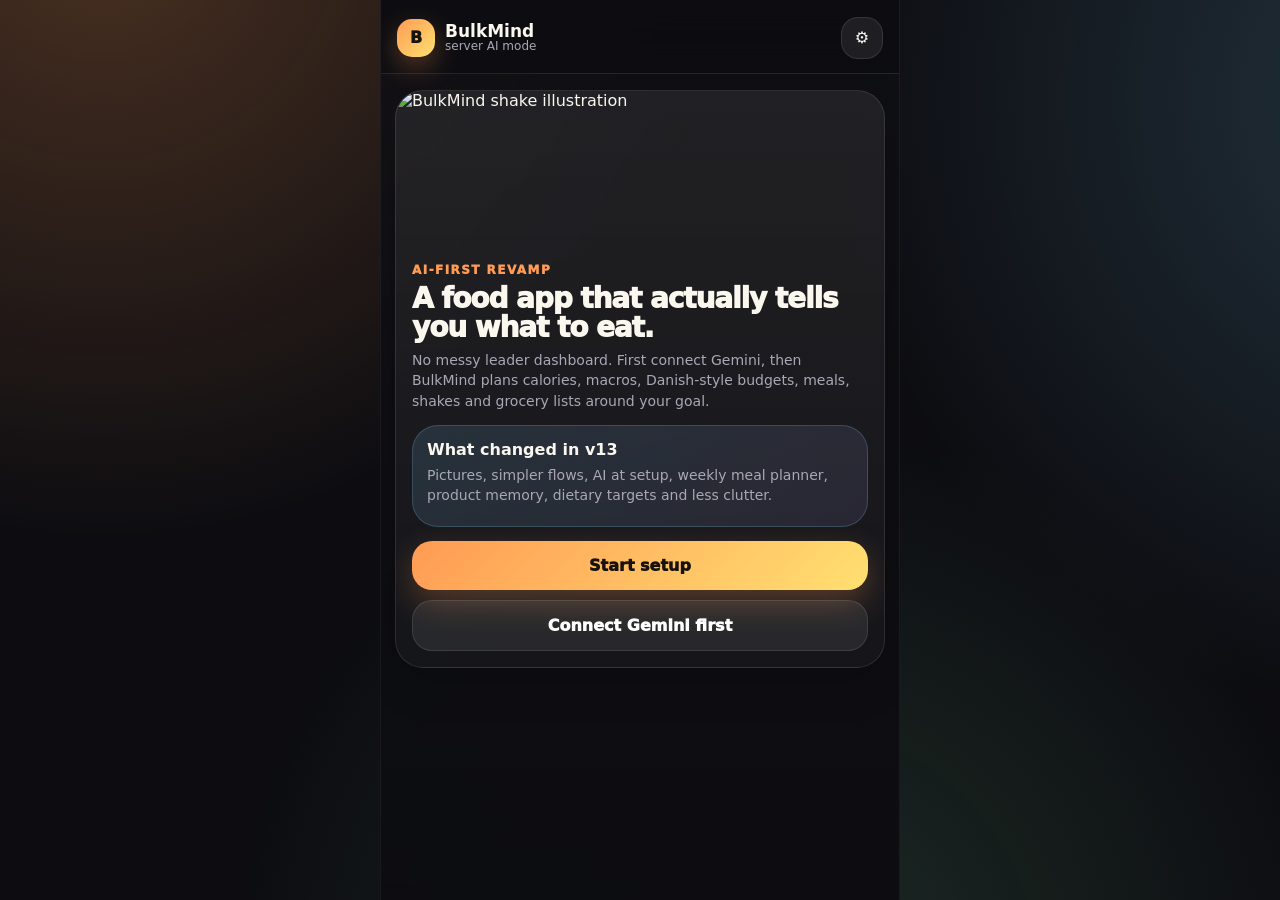
==== commit 2bbb8fa1: "Add files via upload" ====
--- a/index.html
+++ b/index.html
@@ -1,43 +1,20 @@
 <!doctype html>
 <html lang="en">
 <head>
-  <meta charset="utf-8" />
-  <meta name="viewport" content="width=device-width,initial-scale=1,viewport-fit=cover,user-scalable=no" />
-  <meta name="theme-color" content="#0b0d12" />
-  <meta name="color-scheme" content="dark light" />
-  <meta name="description" content="BulkMind — a personal AI nutrition, shake, workout and progress coach." />
-  <meta name="apple-mobile-web-app-capable" content="yes" />
-  <meta name="mobile-web-app-capable" content="yes" />
-  <meta name="apple-mobile-web-app-title" content="BulkMind" />
-  <meta name="apple-mobile-web-app-status-bar-style" content="black-translucent" />
-  <meta name="format-detection" content="telephone=no" />
-  <link rel="manifest" href="manifest.json" />
-  <link rel="apple-touch-icon" href="icon-192.png" />
-  <link rel="icon" href="icon-192.png" />
-  <link rel="stylesheet" href="styles.css" />
+  <meta charset="utf-8">
+  <meta name="viewport" content="width=device-width, initial-scale=1, viewport-fit=cover, maximum-scale=1">
+  <meta name="theme-color" content="#101014">
+  <meta name="apple-mobile-web-app-capable" content="yes">
+  <meta name="apple-mobile-web-app-status-bar-style" content="black-translucent">
+  <meta name="apple-mobile-web-app-title" content="BulkMind">
+  <meta name="description" content="AI-first bulk meal planner and fitness coach.">
+  <link rel="manifest" href="manifest.json">
+  <link rel="apple-touch-icon" href="icon-192.png">
+  <link rel="stylesheet" href="styles.css">
   <title>BulkMind</title>
 </head>
 <body>
-  <div id="app" class="app-root" aria-live="polite"></div>
-
-  <dialog id="sheet" class="sheet">
-    <div class="sheet-handle" aria-hidden="true"></div>
-    <div class="sheet-header">
-      <div>
-        <p id="sheetEyebrow" class="eyebrow"></p>
-        <h2 id="sheetTitle">BulkMind</h2>
-      </div>
-      <button id="closeSheet" class="icon-button" type="button" aria-label="Close">×</button>
-    </div>
-    <div id="sheetBody" class="sheet-body"></div>
-  </dialog>
-
-  <div id="toast" class="toast" role="status" aria-live="polite"></div>
-  <div id="updateBar" class="update-bar hidden">
-    <span>A new BulkMind version is ready.</span>
-    <button id="reloadApp" type="button">Update</button>
-  </div>
-
-  <script type="module" src="app.js"></script>
+  <div id="app" class="app"></div>
+  <script src="app.js"></script>
 </body>
 </html>
--- a/styles.css
+++ b/styles.css
@@ -1,76 +1,20 @@
 :root{
-  --bg:#0b0d12;--panel:#131720;--panel-2:#181d28;--panel-3:#202633;--text:#f5f7fb;--muted:#9aa5b5;
-  --line:rgba(255,255,255,.08);--accent:#86efac;--accent-2:#60a5fa;--danger:#fb7185;--warn:#fbbf24;
-  --shadow:0 18px 50px rgba(0,0,0,.34);--radius:22px;--safe-top:env(safe-area-inset-top,0px);
-  --safe-bottom:env(safe-area-inset-bottom,0px);--keyboard:0px;--nav-h:78px;
+  color-scheme: dark;
+  --bg:#0d0d11;--panel:#17171e;--panel2:#20202a;--text:#faf7ef;--muted:#aaa7b6;--line:rgba(255,255,255,.10);
+  --orange:#ff9b54;--green:#81e6a4;--blue:#80d6ff;--purple:#bda5ff;--red:#ff7b7b;--yellow:#ffe071;
+  --shadow:0 22px 70px rgba(0,0,0,.38);--radius:28px;--nav:82px;--top:74px;
+  --safe-top:env(safe-area-inset-top);--safe-bottom:env(safe-area-inset-bottom);
 }
 *{box-sizing:border-box;-webkit-tap-highlight-color:transparent}
-html,body{margin:0;min-height:100%;background:var(--bg);color:var(--text);font-family:-apple-system,BlinkMacSystemFont,"SF Pro Display","Segoe UI",sans-serif}
-body{overflow:hidden;overscroll-behavior:none}
-button,input,select,textarea{font:inherit}
-button{cursor:pointer}
-button:focus-visible,input:focus-visible,select:focus-visible,textarea:focus-visible{outline:3px solid rgba(96,165,250,.7);outline-offset:2px}
-.hidden{display:none!important}
-.app-root{height:100svh;min-height:100svh;background:
-radial-gradient(circle at 15% -15%,rgba(96,165,250,.14),transparent 33%),
-radial-gradient(circle at 100% 15%,rgba(134,239,172,.1),transparent 30%),var(--bg)}
-@supports(height:100dvh){.app-root{height:100dvh;min-height:100dvh}}
-
-/* Shared */
-.eyebrow{margin:0 0 4px;color:var(--muted);font-size:11px;font-weight:800;letter-spacing:.13em;text-transform:uppercase}
-h1,h2,h3,p{margin-top:0}h1{font-size:clamp(34px,10vw,54px);line-height:.95;letter-spacing:-.055em;margin-bottom:16px}h2{font-size:24px;line-height:1.05;letter-spacing:-.035em;margin-bottom:0}h3{font-size:17px;letter-spacing:-.02em;margin-bottom:6px}.subtle{color:var(--muted);line-height:1.45}.small{font-size:12px}.stack{display:grid;gap:12px}.row{display:flex;align-items:center;gap:10px}.row.between{justify-content:space-between}.wrap{flex-wrap:wrap}
-.card{background:linear-gradient(180deg,rgba(255,255,255,.045),rgba(255,255,255,.018));border:1px solid var(--line);border-radius:var(--radius);box-shadow:0 1px 0 rgba(255,255,255,.025) inset}.card-pad{padding:16px}.section-title{display:flex;align-items:end;justify-content:space-between;gap:12px;margin:4px 0 10px}.section-title p{margin:0;color:var(--muted);font-size:13px}
-.pill{display:inline-flex;align-items:center;gap:6px;border:1px solid var(--line);background:rgba(255,255,255,.045);border-radius:999px;padding:7px 10px;font-size:12px;font-weight:750;color:var(--muted)}
-.pill.good{color:#b7f7ca;background:rgba(134,239,172,.1)}.pill.warn{color:#fde68a;background:rgba(251,191,36,.09)}
-.primary,.secondary,.ghost,.danger-button{min-height:48px;border-radius:15px;border:0;padding:0 16px;font-weight:850;display:inline-flex;align-items:center;justify-content:center;gap:8px}
-.primary{background:var(--text);color:var(--bg);box-shadow:0 8px 22px rgba(255,255,255,.08)}.primary:active{transform:scale(.985)}
-.secondary{background:var(--panel-3);color:var(--text);border:1px solid var(--line)}.ghost{background:transparent;color:var(--muted);border:1px solid var(--line)}.danger-button{background:rgba(251,113,133,.12);color:#fecdd3;border:1px solid rgba(251,113,133,.2)}
-.icon-button{width:44px;height:44px;border-radius:14px;border:1px solid var(--line);background:rgba(255,255,255,.045);color:var(--text);font-size:20px;display:grid;place-items:center;flex:none}
-.full{width:100%}.link-button{border:0;background:transparent;color:var(--accent-2);font-weight:800;padding:6px 0}.divider{height:1px;background:var(--line);margin:4px 0}
-
-/* Landing */
-.landing{height:100%;overflow:auto;padding:calc(20px + var(--safe-top)) 18px calc(32px + var(--safe-bottom));-webkit-overflow-scrolling:touch}
-.landing-inner{max-width:720px;margin:0 auto;min-height:100%;display:flex;flex-direction:column;justify-content:center;gap:18px}.brand-badge{width:52px;height:52px;border-radius:17px;background:var(--text);color:var(--bg);display:grid;place-items:center;font-size:24px;font-weight:950;margin-bottom:22px}.landing-copy{font-size:17px;line-height:1.55;color:#b9c2d0;max-width:540px}.landing-actions{display:grid;gap:10px}.proof-grid{display:grid;grid-template-columns:repeat(3,1fr);gap:8px}.proof{padding:13px 10px;text-align:center}.proof strong{display:block;font-size:18px}.proof span{color:var(--muted);font-size:11px}.privacy-note{text-align:center;color:var(--muted);font-size:12px}
-
-/* Onboarding */
-.onboarding{height:100%;display:grid;grid-template-rows:auto 1fr auto;padding-top:var(--safe-top);background:var(--bg)}
-.onboarding-top{padding:14px 16px 12px;border-bottom:1px solid var(--line);background:rgba(11,13,18,.88);backdrop-filter:blur(18px);z-index:2}.onboarding-head{display:flex;align-items:center;justify-content:space-between;gap:12px}.progress{height:5px;background:rgba(255,255,255,.07);border-radius:999px;overflow:hidden;margin-top:12px}.progress>div{height:100%;background:linear-gradient(90deg,var(--accent-2),var(--accent));transition:width .25s ease}
-.onboarding-scroll{overflow-y:auto;-webkit-overflow-scrolling:touch;padding:18px 16px calc(20px + var(--keyboard));scroll-padding-bottom:120px}.onboarding-content{max-width:560px;margin:0 auto}.onboarding-footer{padding:10px 16px calc(10px + var(--safe-bottom));border-top:1px solid var(--line);background:rgba(11,13,18,.96);display:grid;grid-template-columns:auto 1fr;gap:10px;z-index:3}.onboarding-footer .primary{width:100%}
-.form-grid{display:grid;grid-template-columns:1fr 1fr;gap:12px}.field{display:grid;gap:7px}.field.full{grid-column:1/-1}.field label{font-size:12px;color:#c8cfdb;font-weight:750}.field small{color:var(--muted);line-height:1.35}.field-error{color:#fda4af!important}.input,select,textarea{width:100%;border:1px solid var(--line);background:var(--panel);color:var(--text);border-radius:14px;padding:13px 14px;font-size:16px;min-height:48px;appearance:none}.input:focus,select:focus,textarea:focus{border-color:rgba(96,165,250,.7);background:var(--panel-2)}textarea{min-height:88px;resize:vertical}.choice-grid{display:grid;grid-template-columns:1fr 1fr;gap:10px}.choice{min-height:92px;padding:14px;text-align:left;border:1px solid var(--line);background:var(--panel);color:var(--text);border-radius:18px}.choice strong{display:block;margin-bottom:5px}.choice span{display:block;color:var(--muted);font-size:12px;line-height:1.35}.choice.selected{border-color:rgba(134,239,172,.7);background:rgba(134,239,172,.08);box-shadow:0 0 0 2px rgba(134,239,172,.06) inset}.summary-target{padding:18px}.summary-target strong{font-size:38px;letter-spacing:-.05em}.summary-target span{color:var(--muted)}
-
-/* Shell */
-.shell{height:100%;display:grid;grid-template-rows:auto 1fr;padding-top:var(--safe-top)}
-.app-header{padding:10px 14px 9px;display:flex;align-items:center;justify-content:space-between;gap:12px;border-bottom:1px solid var(--line);background:rgba(11,13,18,.86);backdrop-filter:blur(18px);z-index:5}.app-header h2{font-size:19px}.header-actions{display:flex;gap:8px}.sync-dot{width:7px;height:7px;border-radius:50%;background:var(--accent)}
-.screen-scroll{overflow-y:auto;-webkit-overflow-scrolling:touch;padding:14px 14px calc(var(--nav-h) + 34px + var(--safe-bottom) + var(--keyboard));scroll-padding-bottom:calc(var(--nav-h) + 40px);overscroll-behavior-y:contain}.screen{max-width:760px;margin:0 auto;display:grid;gap:14px}.screen-enter{animation:screenIn .22s ease both}@keyframes screenIn{from{opacity:0;transform:translateY(5px)}to{opacity:1;transform:none}}
-.bottom-nav{position:absolute;left:10px;right:10px;bottom:calc(8px + var(--safe-bottom));height:var(--nav-h);border:1px solid var(--line);border-radius:24px;background:rgba(20,24,33,.93);backdrop-filter:blur(20px);box-shadow:var(--shadow);display:grid;grid-template-columns:repeat(4,1fr);padding:7px;z-index:8;transition:.18s ease}.nav-button{border:0;background:transparent;color:#7f8999;border-radius:17px;display:grid;place-items:center;align-content:center;gap:3px;min-width:0}.nav-button span{font-size:20px;line-height:1}.nav-button small{font-size:10px;font-weight:800}.nav-button.active{background:rgba(255,255,255,.075);color:var(--text)}body.keyboard-open .bottom-nav{opacity:0;pointer-events:none;transform:translateY(14px)}
-.quick-fab{position:absolute;right:18px;bottom:calc(var(--nav-h) + 20px + var(--safe-bottom));width:56px;height:56px;border-radius:20px;border:0;background:var(--text);color:var(--bg);font-size:28px;font-weight:600;box-shadow:0 16px 35px rgba(0,0,0,.38);z-index:7}body.keyboard-open .quick-fab{display:none}
-
-/* Today */
-.hero-status{padding:17px;display:grid;grid-template-columns:1.12fr .88fr;gap:14px;align-items:center}.calorie-big strong{font-size:40px;letter-spacing:-.055em;display:block;line-height:.9}.calorie-big span{font-size:13px;color:var(--muted)}.goal-ring{width:112px;height:112px;border-radius:50%;display:grid;place-items:center;margin-left:auto;background:conic-gradient(var(--accent) var(--progress,0%),rgba(255,255,255,.07) 0);position:relative}.goal-ring:after{content:"";position:absolute;inset:9px;border-radius:50%;background:var(--panel)}.goal-ring div{position:relative;z-index:1;text-align:center}.goal-ring strong{display:block;font-size:24px}.goal-ring span{font-size:10px;color:var(--muted)}
-.macro-grid{display:grid;grid-template-columns:repeat(3,1fr);gap:8px}.macro-card{padding:12px}.macro-card strong{font-size:17px}.macro-card span{display:block;font-size:10px;color:var(--muted);margin-top:2px}.bar{height:6px;background:rgba(255,255,255,.07);border-radius:999px;margin-top:9px;overflow:hidden}.bar>i{display:block;height:100%;border-radius:999px;background:var(--accent-2)}
-.quick-grid{display:grid;grid-template-columns:1fr 1fr;gap:9px}.quick-action{min-height:82px;border:1px solid var(--line);background:var(--panel);color:var(--text);border-radius:18px;padding:13px;text-align:left}.quick-action .icon{font-size:20px}.quick-action strong{display:block;margin:7px 0 3px}.quick-action small{color:var(--muted);font-size:11px;line-height:1.3}
-.insight{padding:16px;display:grid;grid-template-columns:auto 1fr;gap:12px}.insight-icon{width:38px;height:38px;border-radius:13px;background:rgba(96,165,250,.11);display:grid;place-items:center}.insight p{margin:0;color:#c4ccd8;line-height:1.45;font-size:14px}.entry-list{display:grid;gap:8px}.entry{display:grid;grid-template-columns:auto 1fr auto;gap:10px;align-items:center;padding:11px 12px;border:1px solid var(--line);border-radius:16px;background:var(--panel)}.entry-icon{width:36px;height:36px;border-radius:12px;background:var(--panel-3);display:grid;place-items:center}.entry strong{font-size:13px;display:block}.entry small{color:var(--muted)}.entry .kcal{font-weight:850;font-size:13px}.empty{padding:22px;text-align:center;color:var(--muted)}
-
-/* Food */
-.segmented{display:grid;grid-template-columns:repeat(3,1fr);padding:4px;background:var(--panel);border:1px solid var(--line);border-radius:16px}.segmented button{border:0;background:transparent;color:var(--muted);height:38px;border-radius:12px;font-weight:800;font-size:12px}.segmented button.active{background:var(--panel-3);color:var(--text)}
-.generator-card{padding:16px;display:grid;gap:14px}.generator-hero{display:flex;justify-content:space-between;align-items:flex-start;gap:12px}.generator-hero .emoji{font-size:34px}.preset-row{display:flex;gap:8px;overflow-x:auto;padding-bottom:3px;scrollbar-width:none}.preset-row::-webkit-scrollbar{display:none}.preset{white-space:nowrap;border:1px solid var(--line);background:var(--panel-2);color:var(--muted);border-radius:999px;padding:9px 11px;font-weight:750;font-size:12px}.food-card{padding:15px;display:grid;gap:12px}.food-top{display:flex;justify-content:space-between;gap:12px}.food-title strong{font-size:17px;display:block}.food-title span{color:var(--muted);font-size:12px}.food-macros{display:grid;grid-template-columns:repeat(4,1fr);gap:6px}.food-macros div{background:var(--panel-3);border-radius:12px;padding:8px;text-align:center}.food-macros strong{display:block;font-size:13px}.food-macros span{font-size:9px;color:var(--muted)}.food-actions{display:grid;grid-template-columns:1fr 1fr;gap:8px}.ingredients{font-size:13px;color:#c6ceda;line-height:1.5}.ingredients ul{margin:8px 0 0;padding-left:19px}
-
-/* Train */
-.workout-summary{padding:16px}.workout-meta{display:flex;gap:8px;flex-wrap:wrap;margin-top:10px}.exercise-list{display:grid;gap:9px}.exercise{padding:13px;border:1px solid var(--line);border-radius:17px;background:var(--panel)}.exercise-head{display:flex;align-items:center;justify-content:space-between;gap:10px}.exercise h3{font-size:15px;margin:0}.set-row{display:grid;grid-template-columns:28px 1fr 1fr 44px;gap:7px;align-items:center;margin-top:9px}.set-row .input{min-height:42px;padding:9px 10px;text-align:center}.set-check{width:40px;height:40px;border-radius:12px;border:1px solid var(--line);background:var(--panel-3);color:var(--muted)}.set-check.done{background:rgba(134,239,172,.15);color:var(--accent);border-color:rgba(134,239,172,.35)}
-
-/* Progress */
-.metric-grid{display:grid;grid-template-columns:1fr 1fr;gap:9px}.metric{padding:15px}.metric strong{display:block;font-size:25px;letter-spacing:-.04em}.metric span{font-size:11px;color:var(--muted)}.chart-card{padding:15px}.chart{width:100%;height:180px;display:block}.heatmap{display:grid;grid-template-columns:repeat(7,1fr);gap:5px}.heat-cell{aspect-ratio:1;border-radius:6px;background:rgba(255,255,255,.055)}.heat-cell.l1{background:rgba(134,239,172,.2)}.heat-cell.l2{background:rgba(134,239,172,.4)}.heat-cell.l3{background:rgba(134,239,172,.68)}.heat-cell.l4{background:rgba(134,239,172,.95)}
-
-/* Sheets */
-.sheet{position:fixed;inset:auto 0 0 0;width:100%;max-width:720px;max-height:min(88dvh,760px);margin:0 auto;border:1px solid var(--line);border-bottom:0;border-radius:28px 28px 0 0;background:#11151d;color:var(--text);padding:0;box-shadow:0 -24px 70px rgba(0,0,0,.52);overflow:hidden}.sheet::backdrop{background:rgba(0,0,0,.58);backdrop-filter:blur(4px)}.sheet[open]{animation:sheetUp .22s ease both}@keyframes sheetUp{from{transform:translateY(28px);opacity:.5}to{transform:none;opacity:1}}.sheet-handle{width:38px;height:5px;border-radius:99px;background:rgba(255,255,255,.18);margin:8px auto}.sheet-header{padding:6px 16px 12px;display:flex;align-items:center;justify-content:space-between;border-bottom:1px solid var(--line)}.sheet-body{overflow-y:auto;-webkit-overflow-scrolling:touch;max-height:calc(min(88dvh,760px) - 80px);padding:16px 16px calc(22px + var(--safe-bottom) + var(--keyboard));scroll-padding-bottom:80px}.sheet-form{display:grid;gap:12px}.form-actions{position:sticky;bottom:calc(-16px - var(--safe-bottom));background:linear-gradient(transparent,#11151d 20%);padding:22px 0 calc(5px + var(--safe-bottom));display:grid;gap:8px}.loading{display:grid;place-items:center;min-height:180px;text-align:center}.spinner{width:34px;height:34px;border-radius:50%;border:3px solid rgba(255,255,255,.12);border-top-color:var(--accent);animation:spin .8s linear infinite}@keyframes spin{to{transform:rotate(360deg)}}
-.chat{display:grid;gap:10px}.bubble{max-width:88%;padding:12px 13px;border-radius:17px;white-space:pre-wrap;line-height:1.45;font-size:14px}.bubble.ai{background:var(--panel-3);border-bottom-left-radius:6px}.bubble.user{margin-left:auto;background:var(--text);color:var(--bg);border-bottom-right-radius:6px}.chat-compose{position:sticky;bottom:calc(-16px - var(--safe-bottom));background:#11151d;padding:10px 0 calc(4px + var(--safe-bottom));display:grid;grid-template-columns:1fr auto;gap:8px}.chat-compose textarea{min-height:48px;height:48px;resize:none}
-
-.toast{position:fixed;left:50%;bottom:calc(var(--nav-h) + 32px + var(--safe-bottom));transform:translate(-50%,14px);max-width:calc(100% - 32px);background:#f5f7fb;color:#0b0d12;border-radius:14px;padding:11px 14px;font-size:13px;font-weight:800;box-shadow:var(--shadow);opacity:0;pointer-events:none;transition:.18s ease;z-index:30}.toast.show{opacity:1;transform:translate(-50%,0)}.update-bar{position:fixed;left:12px;right:12px;top:calc(10px + var(--safe-top));z-index:40;background:#f5f7fb;color:#0b0d12;border-radius:16px;padding:10px 12px;display:flex;align-items:center;justify-content:space-between;gap:10px;font-size:13px;font-weight:800;box-shadow:var(--shadow)}.update-bar button{border:0;background:#0b0d12;color:white;border-radius:10px;padding:8px 10px;font-weight:850}
-
-body.light{--bg:#f4f6f8;--panel:#ffffff;--panel-2:#f7f8fa;--panel-3:#edf1f5;--text:#11141a;--muted:#687384;--line:rgba(17,20,26,.09);--shadow:0 18px 45px rgba(20,30,45,.14)}body.light .app-root{background:radial-gradient(circle at 10% -10%,rgba(96,165,250,.13),transparent 35%),radial-gradient(circle at 100% 15%,rgba(134,239,172,.14),transparent 30%),var(--bg)}body.light .app-header,body.light .onboarding-top,body.light .onboarding-footer{background:rgba(244,246,248,.9)}body.light .sheet,body.light .chat-compose{background:#fff}
-
-@media(max-width:430px){
-  .proof-grid{grid-template-columns:1fr}.proof{display:flex;justify-content:space-between;align-items:center;text-align:left}.proof strong{font-size:16px}.form-grid,.choice-grid{grid-template-columns:1fr}.field.full{grid-column:auto}.hero-status{grid-template-columns:1fr auto}.goal-ring{width:98px;height:98px}.calorie-big strong{font-size:34px}.macro-grid{gap:6px}.macro-card{padding:10px}.screen-scroll{padding-left:12px;padding-right:12px}.food-actions{grid-template-columns:1fr}.sheet-body{padding-left:14px;padding-right:14px}}
-@media(max-height:700px){.landing-inner{justify-content:flex-start}.landing{padding-top:calc(14px + var(--safe-top))}.brand-badge{margin-bottom:12px}.onboarding-scroll{padding-top:12px}.quick-action{min-height:72px}.goal-ring{width:92px;height:92px}}
-@media(min-width:760px){.bottom-nav{left:50%;right:auto;transform:translateX(-50%);width:560px}.quick-fab{right:calc(50% - 330px)}.screen-scroll{padding-left:22px;padding-right:22px}}
-@media(prefers-reduced-motion:reduce){*,*:before,*:after{animation-duration:.01ms!important;animation-iteration-count:1!important;scroll-behavior:auto!important;transition-duration:.01ms!important}}
+html,body{margin:0;min-height:100%;background:var(--bg);font-family:Inter,ui-sans-serif,system-ui,-apple-system,BlinkMacSystemFont,"Segoe UI",sans-serif;color:var(--text);overflow:hidden}
+body:before{content:"";position:fixed;inset:-20%;background:radial-gradient(circle at 20% 8%,rgba(255,155,84,.25),transparent 34%),radial-gradient(circle at 95% 22%,rgba(128,214,255,.19),transparent 32%),radial-gradient(circle at 58% 92%,rgba(129,230,164,.14),transparent 36%);pointer-events:none}
+button,input,select,textarea{font:inherit;color:inherit}button{border:0;cursor:pointer}input,select,textarea{font-size:16px;border:1px solid var(--line);background:#111118;border-radius:18px;padding:14px 14px;outline:0;width:100%;box-shadow:inset 0 0 0 1px rgba(255,255,255,.03)}
+textarea{min-height:96px;resize:vertical}label{font-size:13px;color:var(--muted);font-weight:750;letter-spacing:.01em}.hide{display:none!important}.app{position:relative;z-index:1;max-width:520px;margin:0 auto;height:100dvh;background:linear-gradient(180deg,rgba(16,16,21,.86),rgba(13,13,17,.96));overflow:hidden;border-left:1px solid rgba(255,255,255,.05);border-right:1px solid rgba(255,255,255,.05)}
+.topbar{height:calc(var(--top) + var(--safe-top));padding:calc(12px + var(--safe-top)) 16px 10px;display:flex;align-items:center;gap:12px;border-bottom:1px solid var(--line);background:rgba(13,13,17,.74);backdrop-filter:blur(18px);position:relative;z-index:10}.brand{display:flex;align-items:center;gap:10px;min-width:0}.logo{width:38px;height:38px;border-radius:15px;background:linear-gradient(135deg,#ff9b54,#ffe071);display:grid;place-items:center;font-weight:1000;color:#15130f;box-shadow:0 10px 26px rgba(255,155,84,.3)}.title{line-height:1}.title b{display:block;font-size:17px}.title span{display:block;font-size:12px;color:var(--muted);white-space:nowrap;overflow:hidden;text-overflow:ellipsis}.spacer{flex:1}.iconBtn{width:42px;height:42px;border-radius:17px;background:rgba(255,255,255,.08);display:grid;place-items:center;border:1px solid var(--line)}
+main{height:calc(100dvh - var(--top) - var(--nav) - var(--safe-top) - var(--safe-bottom));overflow-y:auto;overscroll-behavior:contain;-webkit-overflow-scrolling:touch;padding:16px 14px 110px;scrollbar-width:none}main::-webkit-scrollbar{display:none}
+.bottomNav{position:absolute;left:10px;right:10px;bottom:calc(8px + var(--safe-bottom));height:var(--nav);background:rgba(22,22,29,.88);border:1px solid var(--line);backdrop-filter:blur(22px);border-radius:28px;display:grid;grid-template-columns:repeat(4,1fr);padding:8px;gap:6px;box-shadow:var(--shadow);z-index:20}.navItem{background:transparent;border-radius:21px;color:var(--muted);display:flex;flex-direction:column;align-items:center;justify-content:center;gap:4px;font-size:11px;font-weight:800}.navItem span:first-child{font-size:21px}.navItem.active{background:linear-gradient(135deg,rgba(255,155,84,.22),rgba(255,224,113,.12));color:#fff;border:1px solid rgba(255,255,255,.08)}
+.card{background:linear-gradient(180deg,rgba(255,255,255,.075),rgba(255,255,255,.035));border:1px solid var(--line);border-radius:var(--radius);padding:16px;box-shadow:0 12px 45px rgba(0,0,0,.18);margin-bottom:14px}.card.soft{background:rgba(255,255,255,.045)}.hero{overflow:hidden;position:relative;padding:0}.hero img,.imageCard img{width:100%;height:156px;object-fit:cover;display:block}.heroBody{padding:16px}.eyebrow{color:var(--orange);font-size:12px;text-transform:uppercase;letter-spacing:.12em;font-weight:950}.h1{font-size:28px;line-height:1.02;font-weight:1000;letter-spacing:-.04em;margin:8px 0}.h2{font-size:22px;line-height:1.05;font-weight:950;letter-spacing:-.025em;margin:0 0 8px}.p{color:var(--muted);font-size:14px;line-height:1.45;margin:6px 0}.row{display:flex;gap:10px;align-items:center}.wrap{flex-wrap:wrap}.between{justify-content:space-between}.grid2{display:grid;grid-template-columns:1fr 1fr;gap:10px}.grid3{display:grid;grid-template-columns:repeat(3,1fr);gap:8px}.field{display:grid;gap:7px;margin:10px 0}.pill,.chip{border-radius:999px;padding:10px 12px;background:rgba(255,255,255,.075);border:1px solid var(--line);font-weight:850;color:#eee;font-size:13px}.chip{display:inline-flex;align-items:center;gap:7px;user-select:none}.chip.active{background:rgba(255,155,84,.20);border-color:rgba(255,155,84,.5);color:#fff}.chip.green.active{background:rgba(129,230,164,.18);border-color:rgba(129,230,164,.5)}.chip.blue.active{background:rgba(128,214,255,.18);border-color:rgba(128,214,255,.5)}.btn{width:100%;border-radius:20px;padding:15px 16px;background:linear-gradient(135deg,#ff9b54,#ffe071);font-weight:1000;color:#17120d;box-shadow:0 12px 32px rgba(255,155,84,.28)}.btn.secondary{background:rgba(255,255,255,.08);color:#fff;box-shadow:none;border:1px solid var(--line)}.btn.green{background:linear-gradient(135deg,#81e6a4,#d5ff91)}.btn.small{width:auto;padding:10px 13px;border-radius:16px;font-size:13px}.danger{background:rgba(255,123,123,.16)!important;color:#ffd7d7!important;border:1px solid rgba(255,123,123,.35)!important}
+.metricGrid{display:grid;grid-template-columns:repeat(3,1fr);gap:10px}.metric{background:#111118;border:1px solid var(--line);border-radius:22px;padding:12px}.metric b{font-size:19px;display:block}.metric span{color:var(--muted);font-size:12px}.bar{height:10px;background:rgba(255,255,255,.09);border-radius:99px;overflow:hidden;margin-top:8px}.bar i{display:block;height:100%;border-radius:99px;background:linear-gradient(90deg,#ff9b54,#ffe071);width:0%}.mealCard{display:grid;grid-template-columns:94px 1fr;gap:12px;align-items:center;background:#13131a;border:1px solid var(--line);border-radius:24px;padding:10px;margin:10px 0}.mealCard img{width:94px;height:94px;border-radius:19px;object-fit:cover}.mealCard h3{margin:0;font-size:16px;line-height:1.12}.mealCard .meta{color:var(--muted);font-size:12px;margin:5px 0}.tiny{font-size:12px;color:var(--muted)}.list{display:grid;gap:10px}.item{background:#111118;border:1px solid var(--line);border-radius:20px;padding:12px}.kbd{font-family:ui-monospace,Menlo,monospace;font-size:12px;background:#09090c;border:1px solid var(--line);border-radius:12px;padding:3px 7px;color:#e7e3ec}.stickyAction{position:sticky;bottom:4px;background:linear-gradient(180deg,transparent,rgba(13,13,17,.92) 20%);padding:16px 0 6px;z-index:5}.modalBackdrop{position:fixed;inset:0;background:rgba(0,0,0,.62);z-index:99;display:grid;place-items:end center}.modal{width:min(520px,100%);max-height:92dvh;overflow:auto;background:#111118;border:1px solid var(--line);border-radius:30px 30px 0 0;padding:18px 14px calc(18px + var(--safe-bottom));box-shadow:var(--shadow)}.modalHead{position:sticky;top:-18px;background:#111118;padding:14px 2px;z-index:2;display:flex;align-items:center;justify-content:space-between}.progressLine{height:8px;background:rgba(255,255,255,.08);border-radius:99px;overflow:hidden}.progressLine i{display:block;height:100%;background:linear-gradient(90deg,#81e6a4,#ffe071);transition:.35s;width:0}.screenTitle{font-size:28px;font-weight:1000;letter-spacing:-.04em;margin:2px 0 12px}.sectionHeader{display:flex;align-items:end;justify-content:space-between;margin:18px 4px 9px}.sectionHeader h2{margin:0;font-size:19px}.sectionHeader span{font-size:12px;color:var(--muted)}.shoppingRow{display:grid;grid-template-columns:1fr auto;gap:8px;align-items:center}.status{display:inline-flex;align-items:center;gap:6px;padding:7px 10px;border-radius:999px;background:rgba(129,230,164,.15);border:1px solid rgba(129,230,164,.28);font-size:12px;color:#dfffe8;font-weight:850}.status.warn{background:rgba(255,224,113,.15);border-color:rgba(255,224,113,.35);color:#fff3ba}.status.bad{background:rgba(255,123,123,.16);border-color:rgba(255,123,123,.32);color:#ffe0e0}.aiBox{background:linear-gradient(135deg,rgba(128,214,255,.13),rgba(189,165,255,.10));border:1px solid rgba(128,214,255,.20);border-radius:26px;padding:14px}.promptBox{background:#0b0b10;border:1px dashed rgba(255,255,255,.18);border-radius:22px;padding:13px}.dayGrid{display:grid;gap:10px}.dayCard{background:#111118;border:1px solid var(--line);border-radius:22px;padding:12px}.dayCard h3{margin:0 0 8px}.toast{position:fixed;left:50%;bottom:calc(104px + var(--safe-bottom));transform:translateX(-50%);background:#fff;color:#101014;padding:12px 14px;border-radius:999px;z-index:150;font-weight:900;box-shadow:var(--shadow);max-width:90%;text-align:center;animation:pop .22s ease}.loader{display:inline-block;width:18px;height:18px;border:3px solid rgba(255,255,255,.2);border-top-color:#fff;border-radius:50%;animation:spin .8s linear infinite;vertical-align:-4px;margin-right:8px}.skeleton{background:linear-gradient(90deg,rgba(255,255,255,.06),rgba(255,255,255,.13),rgba(255,255,255,.06));background-size:200% 100%;animation:shine 1.2s infinite;border-radius:18px;min-height:82px}.hiddenInput{display:none}.seg{display:grid;grid-template-columns:repeat(2,1fr);gap:8px;background:#101015;border:1px solid var(--line);padding:6px;border-radius:22px}.seg button{border-radius:17px;background:transparent;color:var(--muted);font-weight:950;padding:11px}.seg button.active{background:#fff;color:#111}.micro{font-size:11px;color:var(--muted);line-height:1.35}.empty{border:1px dashed rgba(255,255,255,.18);background:rgba(255,255,255,.035);border-radius:24px;padding:18px;text-align:center}.cal{display:grid;grid-template-columns:repeat(7,1fr);gap:5px}.cal i{height:28px;border-radius:9px;background:rgba(255,255,255,.08);display:block}.cal i.good{background:linear-gradient(135deg,#81e6a4,#ffe071)}.cal i.mid{background:rgba(255,224,113,.55)}
+@keyframes spin{to{transform:rotate(360deg)}}@keyframes shine{to{background-position:-200% 0}}@keyframes pop{from{opacity:0;transform:translate(-50%,10px)}to{opacity:1;transform:translate(-50%,0)}}
+@media(max-width:390px){:root{--top:66px;--nav:74px}.topbar{padding-left:12px;padding-right:12px}.logo{width:34px;height:34px;border-radius:13px}.title b{font-size:15px}.title span{font-size:11px}main{padding:12px 10px 96px}.card{border-radius:23px;padding:13px}.h1{font-size:24px}.screenTitle{font-size:24px}.hero img,.imageCard img{height:126px}.metricGrid{gap:7px}.metric{padding:10px;border-radius:18px}.metric b{font-size:16px}.mealCard{grid-template-columns:78px 1fr;padding:8px;border-radius:20px}.mealCard img{width:78px;height:78px;border-radius:16px}.bottomNav{left:7px;right:7px;border-radius:24px;padding:6px}.navItem{border-radius:18px;font-size:10px}.navItem span:first-child{font-size:18px}.grid2,.grid3{grid-template-columns:1fr}.btn{padding:14px}.pill,.chip{padding:9px 10px}.modal{border-radius:26px 26px 0 0}}
+@media(prefers-reduced-motion:reduce){*{animation:none!important;transition:none!important;scroll-behavior:auto!important}}
